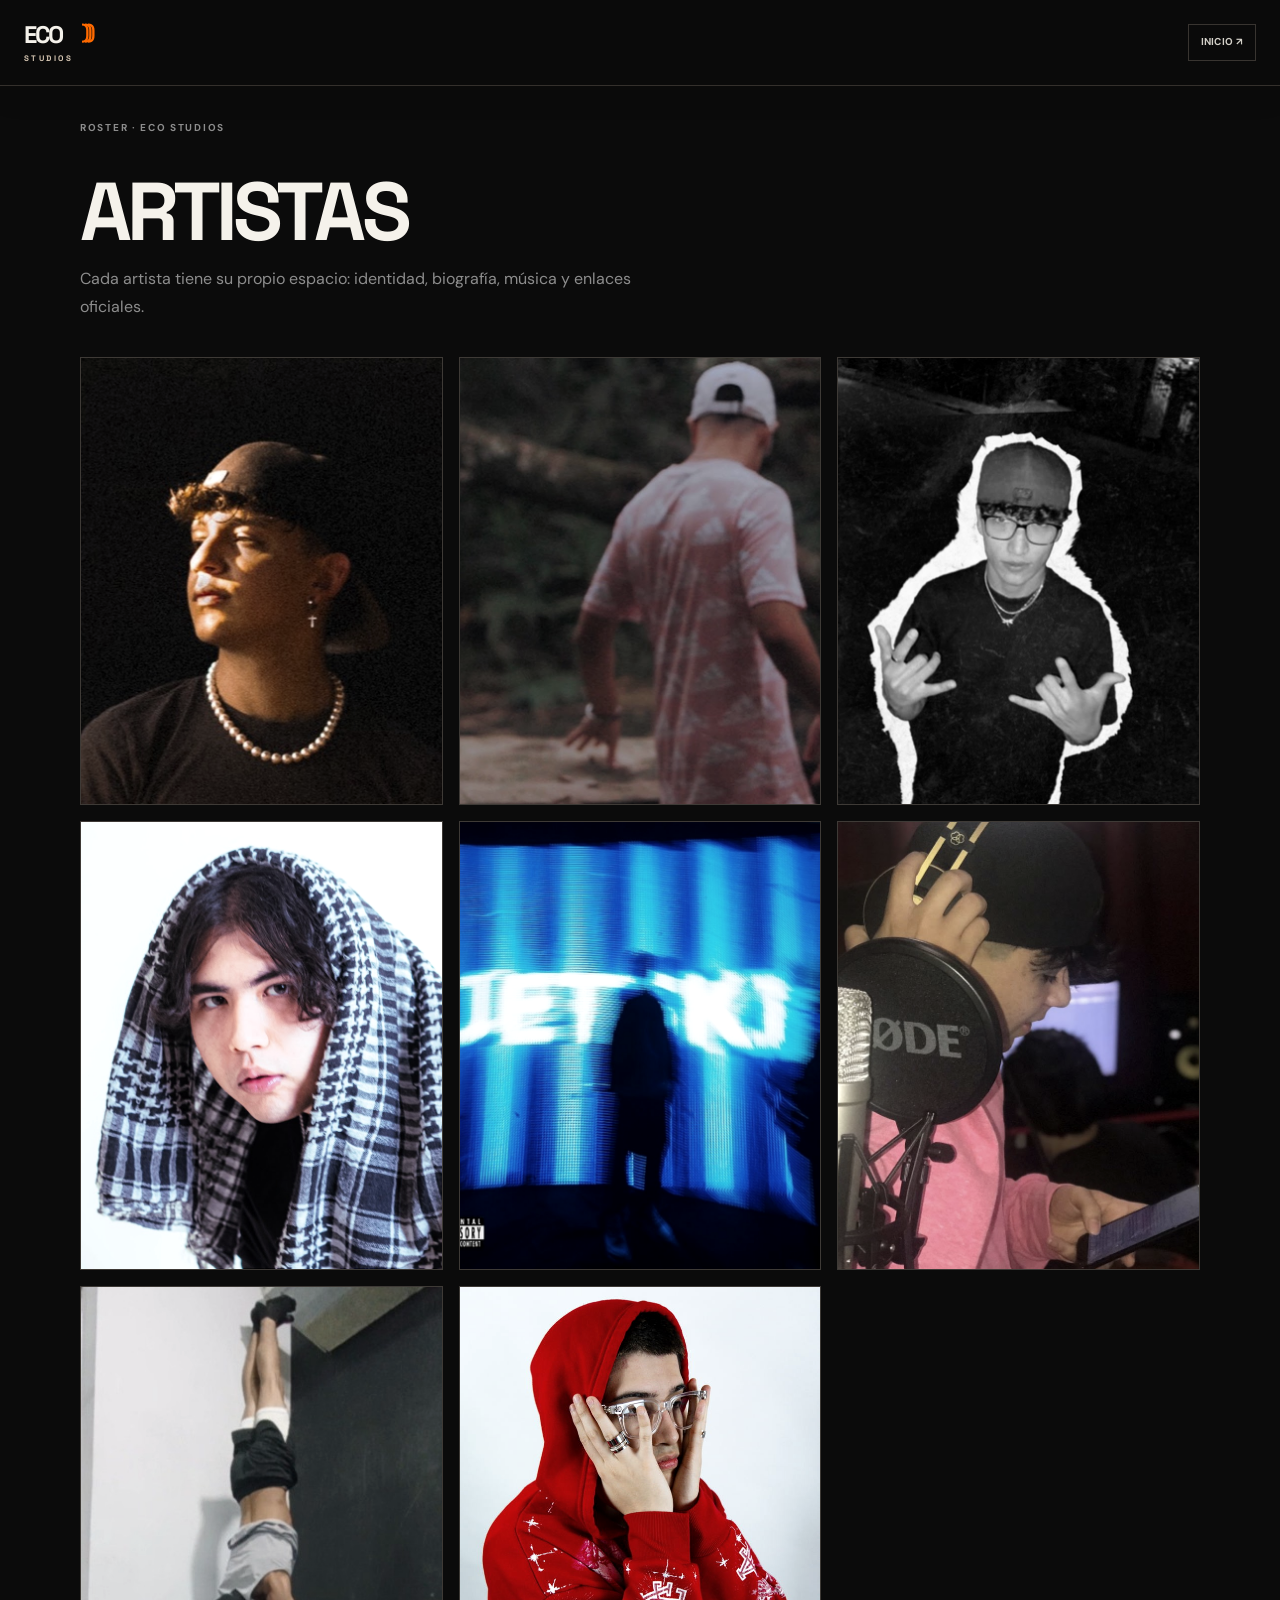
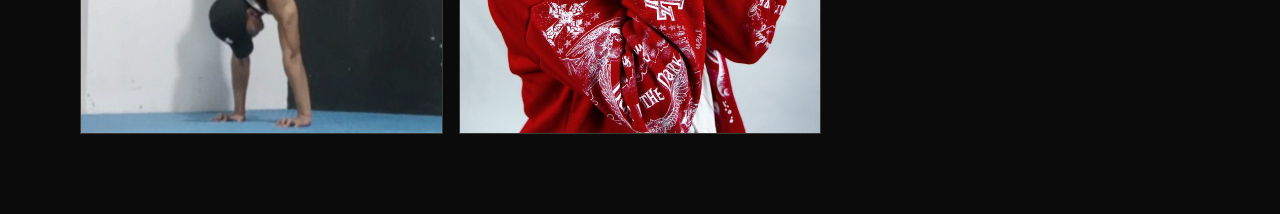
==== artistas/index.html @ f8aab5d6 "Refresh ECO PDF visual assets and cache version" ====
<!doctype html>
<html lang="es"><head><meta charset="utf-8"><meta name="viewport" content="width=device-width,initial-scale=1"><meta name="theme-color" content="#0B0B0B"><title>Artistas — ECO Studios</title><meta name="twitter:card" content="summary_large_image"><meta name="twitter:title" content="Artistas — ECO Studios"><meta name="twitter:description" content="Descubre los artistas de ECO Studios, cada uno con su página de perfil, biografía, música y enlaces oficiales."><meta name="twitter:image" content="https://martingfilippi-dotcom.github.io/eco-studios/youtube-ascarza.jpg"><meta name="twitter:image:alt" content="Artistas — ECO Studios"><link rel="icon" type="image/svg+xml" href="/eco-studios/favicon.svg"><link rel="canonical" href="https://martingfilippi-dotcom.github.io/eco-studios/artistas/"><meta name="description" content="Descubre los artistas de ECO Studios, cada uno con su página de perfil, biografía, música y enlaces oficiales."><meta property="og:type" content="profile"><meta property="og:site_name" content="ECO Studios"><meta property="og:title" content="Artistas — ECO Studios"><meta property="og:description" content="Descubre los artistas de ECO Studios, cada uno con su página de perfil, biografía, música y enlaces oficiales."><meta property="og:url" content="https://martingfilippi-dotcom.github.io/eco-studios/artistas/"><meta property="og:image" content="https://martingfilippi-dotcom.github.io/eco-studios/youtube-ascarza.jpg"><meta property="og:image:alt" content="Artistas — ECO Studios"><link rel="preconnect" href="https://fonts.googleapis.com"><link rel="preconnect" href="https://fonts.gstatic.com" crossorigin><link href="https://fonts.googleapis.com/css2?family=DM+Sans:wght@400;500;600;700&family=Space+Grotesk:wght@400;500;600;700&display=swap" rel="stylesheet"><link rel="stylesheet" href="../styles.css?v=20261026-pdf-archive-v3"><style>.artist-directory{width:min(100% - 32px,1120px);margin:auto;padding:34px 0 80px;color:var(--text,#f5f3ed)}.artist-directory h1{font:700 clamp(42px,8vw,82px)/1 'Space Grotesk',sans-serif;letter-spacing:-.06em;margin:34px 0 12px}.artist-directory>p{color:var(--muted,#aaa);max-width:580px;line-height:1.8}.directory-grid{display:grid;grid-template-columns:repeat(3,minmax(0,1fr));gap:16px;margin-top:35px}.directory-card{display:block;min-width:0;color:inherit;text-decoration:none;border:1px solid var(--line,rgba(255,255,255,.15));border-radius:10px;overflow:hidden;background:var(--panel,#191917);transition:transform .2s,border-color .2s}.directory-card:hover{transform:translateY(-3px);border-color:var(--orange,#ff6a2b)}.directory-card img,.directory-placeholder{display:block;width:100%;aspect-ratio:4/3;object-fit:cover;background:#20201d}.directory-card .copy{padding:17px}.directory-card small{color:var(--orange,#ff6a2b);font-size:10px;letter-spacing:.14em}.directory-card h2{font:700 22px 'Space Grotesk',sans-serif;margin:8px 0}.directory-card p{color:var(--muted,#aaa);font-size:12px;line-height:1.65;display:-webkit-box;-webkit-line-clamp:3;-webkit-box-orient:vertical;overflow:hidden}.directory-card .arrow{float:right;color:var(--orange,#ff6a2b)}@media(max-width:700px){.directory-grid{grid-template-columns:repeat(2,minmax(0,1fr));gap:10px}.directory-card .copy{padding:12px}.directory-card h2{font-size:17px}}@media(max-width:420px){.directory-grid{grid-template-columns:1fr}}</style></head><body><header class="site-header"><a class="brand" href="../" aria-label="ECO Studios inicio"><span class="brand-mark">E</span><span class="brand-words">ECO<span>STUDIOS</span></span></a><a class="back-to-communities" href="../#artistas">INICIO ↗</a></header><main class="artist-directory"><div class="eyebrow">ROSTER · ECO STUDIOS</div><h1>ARTISTAS</h1><p>Cada artista tiene su propio espacio: identidad, biografía, música y enlaces oficiales.</p><div class="directory-grid"><a class="directory-card" href="ascarza/"><img src="https://martingfilippi-dotcom.github.io/eco-studios/youtube-ascarza.jpg" alt="ASCARZA" loading="lazy"><div class="copy"><small>ARTISTA</small><span class="arrow">↗</span><h2>ASCARZA</h2><p>Fundador de ECO Studios, productor y artista urbano. Según la historia del equipo, la idea del nombre ECO apareció en un sueño; hoy el proyecto conecta distintas voces bajo una identidad compartida.</p></div></a><a class="directory-card" href="lilmartincho/"><img src="https://martingfilippi-dotcom.github.io/eco-studios/youtube-lilmartincho.jpg" alt="LILMARTINCHO" loading="lazy"><div class="copy"><small>ARTISTA</small><span class="arrow">↗</span><h2>LILMARTINCHO</h2><p>Martin Raphael Gonzalez Filippi mejor conocido como Lilmartincho, freestyler, cantautor y elprimer artista paraguayo con raíces muy marcadas en el perreo de la mata boricua, el papá del bellakeo como le dicen muchos, sencillos como Fino y Fernet, Localizarte y Nubes negras resaltan su versatilidad musical a la hora de componer</p></div></a><a class="directory-card" href="fedou/"><img src="https://martingfilippi-dotcom.github.io/eco-studios/youtube-fedou.jpg" alt="FEDOU" loading="lazy"><div class="copy"><small>ARTISTA</small><span class="arrow">↗</span><h2>FEDOU</h2><p>Artista que cruza rock y trap, y creador audiovisual. También trabaja con edición de audio, fotografía y vídeo, aportando una mirada musical y visual a los proyectos.</p></div></a><a class="directory-card" href="stri/"><img src="https://martingfilippi-dotcom.github.io/eco-studios/youtube-stri.jpg" alt="STRI" loading="lazy"><div class="copy"><small>ARTISTA</small><span class="arrow">↗</span><h2>STRI</h2><p>Artista de ECO con un sonido plug. Su canal de YouTube reúne sus lanzamientos y material audiovisual; estamos ampliando esta ficha con más información de su trayectoria.</p></div></a><a class="directory-card" href="giobata/"><img src="https://martingfilippi-dotcom.github.io/eco-studios/youtube-giobata.jpg" alt="GIOBATA" loading="lazy"><div class="copy"><small>ARTISTA</small><span class="arrow">↗</span><h2>GIOBATA</h2><p>Artista de ECO con canal propio en YouTube. Su ficha irá creciendo con sus lanzamientos, colaboraciones y novedades audiovisuales.</p></div></a><a class="directory-card" href="ghb/"><img src="https://martingfilippi-dotcom.github.io/eco-studios/youtube-ghb.jpg" alt="GHB" loading="lazy"><div class="copy"><small>ARTISTA</small><span class="arrow">↗</span><h2>GHB</h2><p>GHB forma parte de la escena de ECO y aparece en las sesiones en vivo del colectivo, entre ellas “Martini (Live)” y “No Les Da (Live)”. Su canal reúne su presencia artística y es el punto de partida para descubrir sus publicaciones y evolución musical.</p></div></a><a class="directory-card" href="lk/"><div class="directory-placeholder" id="lk-directory-portrait" aria-label="Miniatura de SoundCloud de LK">LK · SOUNDCLOUD</div><div class="copy"><small>ARTISTA</small><span class="arrow">↗</span><h2>LK</h2><p>Luis Fernando Nuñez Keim desde pequeño siempre una persona caracterizada por su disciplina y constancia en lo que le gusta, tuvo una carrera en la calistenia antes de incursionar en la música, siempre con esa esencia de trap og y letras que marcan el sentimiento en cada canción que lo hace único</p></div></a><a class="directory-card" href="colki/"><img src="../assets/colki.jpg" alt="COLKI" loading="eager" fetchpriority="high" onerror="this.onerror=null;this.src='https://d2ol7oe51mr4n9.cloudfront.net/user_3K6TUIpdwDjoRVmxX2NnzXnds1k/91bf43f8-b98d-4851-973a-7110ecec22c7.jpg'"><div class="copy"><small>ARTISTA</small><span class="arrow">↗</span><h2>COLKI</h2><p>COLKI es un artista paraguayo que transforma la ambición en sonido y las emociones en identidad. A través de versos que hablan de superación, hambre de crecimiento, amor, nostalgia y familia, busca conectar con lo que cada persona vive, siente y sueña. Su música nace de la dualidad entre querer llegar más lejos y no olvidar aquello que lo hace humano.</p></div></a></div></main><script src="../scripts/artist-directory-sync.js" defer></script><script src="../site-config.js?v=20261026-pdf-archive-v3" defer></script>
</body></html>
---- styles.css ----
/* Visible navigation back to the Paraguayan artists community */
.community-return-bar{
  position:relative;
  z-index:60;
  display:flex;
  align-items:center;
  justify-content:flex-start;
  width:100%;
  min-height:48px;
  padding:10px max(20px,calc((100vw - 1240px)/2));
  background:#1d1d19;
  border-bottom:1px solid rgba(255,255,255,.18);
}
.community-return-bar a{
  display:inline-flex;
  align-items:center;
  gap:9px;
  color:#f4b17e;
  font-family:"DM Sans",Arial,sans-serif;
  font-size:11px;
  line-height:1.4;
  font-weight:700;
  letter-spacing:.045em;
  text-decoration:none;
}
.community-return-bar a span{font-size:18px;line-height:1}
.community-return-bar a:hover{color:#fff}
@media(max-width:600px){
  .community-return-bar{min-height:46px;padding:10px 16px}
  .community-return-bar a{font-size:10px;letter-spacing:.015em}
}

:root{--bg:#0b0b0b;--panel:#171717;--panel-2:#24201d;--text:#f5f2eb;--muted:#b8b0a4;--line:rgba(217,201,181,.22);--orange:#ff6a00;--orange-2:#ff8333;--max:1280px;--eco-earth:#3a2418;--eco-sand:#d9c9b5;--eco-grey:#8d8d8d;--eco-red:#a21d1d}
*{box-sizing:border-box}
html{scroll-behavior:smooth;scroll-padding-top:88px}
body{margin:0;background:var(--bg);color:var(--text);font-family:"DM Sans",Arial,sans-serif;font-size:16px;line-height:1.65;-webkit-font-smoothing:antialiased}
img{display:block;width:100%;height:100%;object-fit:cover}
a{color:inherit;text-decoration:none}
button,a{-webkit-tap-highlight-color:transparent}
a:focus-visible,button:focus-visible{outline:2px solid var(--orange);outline-offset:4px}
.skip-link{position:absolute;left:-9999px;top:0;background:var(--orange);color:#111;padding:10px 14px;z-index:100}
.skip-link:focus{left:10px;top:10px}
.site-header{height:82px;padding:0 max(24px,calc((100vw - var(--max))/2));display:flex;align-items:center;justify-content:space-between;gap:18px;border-bottom:1px solid var(--line);position:sticky;top:0;z-index:50;background:rgba(16,16,15,.94);backdrop-filter:blur(16px)}
.back-to-communities{flex-shrink:0;border:1px solid var(--line);background:transparent;color:#d4d1c9;padding:9px 12px;font-size:10px;font-weight:700;letter-spacing:.03em;cursor:pointer;white-space:nowrap}.back-to-communities:hover{border-color:var(--orange);color:var(--orange-2)}
.brand{display:inline-flex;align-items:center;gap:11px;flex-shrink:0}
.brand-mark{width:38px;height:38px;display:grid;place-items:center;background:var(--orange);color:#151411;font-family:"Space Grotesk",sans-serif;font-size:24px;font-weight:700;line-height:1;border-radius:50%}
.brand-words{font-family:"Space Grotesk",sans-serif;font-size:17px;font-weight:700;letter-spacing:.12em;line-height:1.1}
.brand-words span{display:block;color:var(--muted);font-size:10px;letter-spacing:.36em;margin-top:5px}
.main-nav{display:flex;align-items:center;gap:clamp(18px,3vw,38px)}
.main-nav a{font-size:12px;letter-spacing:.05em;color:#d4d1c9;transition:color .2s}
.main-nav a:hover,.text-link:hover,.mini-link:hover{color:var(--orange-2)}
.main-nav .nav-cta{padding:10px 15px;border:1px solid var(--line);border-radius:2px;color:var(--text)}
.menu-toggle{display:none}
.hero{max-width:var(--max);margin:0 auto;padding:76px 24px 24px;display:grid;grid-template-columns:1.04fr .96fr;gap:clamp(28px,5vw,76px);align-items:center;min-height:570px}
.hero-copy{padding:14px 0 28px}
.eyebrow,.section-kicker,.hero-foot,.release-type,.release-bottom,.story-label,.team-role,.copyright,.contact-links> a span{font-size:10px;letter-spacing:.15em;font-weight:700;color:var(--muted)}
.eyebrow{display:flex;align-items:center;gap:10px;margin:0 0 25px}
.pulse{width:7px;height:7px;background:var(--orange);border-radius:50%;box-shadow:0 0 0 5px rgba(255,106,43,.12)}
h1,h2,h3,p{margin-top:0}
h1,h2,h3{font-family:"Space Grotesk",sans-serif}
h1{font-size:clamp(58px,8vw,106px);line-height:.95;letter-spacing:-.075em;margin:0 0 26px;font-weight:600}
h1 span,h2 span{color:var(--orange)}
/* Keep configurable hero copy from widening the viewport on narrow screens. */
.hero h1 span{max-width:100%;overflow-wrap:anywhere;word-break:normal}
.hero-lede{max-width:460px;color:#c4c1b9;font-size:17px;line-height:1.7;margin-bottom:30px}
.hero-actions{display:flex;align-items:center;gap:24px;flex-wrap:wrap}
.button{min-height:46px;padding:12px 16px;display:inline-flex;align-items:center;justify-content:center;gap:20px;font-size:12px;font-weight:700;letter-spacing:.03em;border:1px solid transparent;transition:transform .2s,border-color .2s,background .2s}
.button:hover{transform:translateY(-2px)}
.button-orange{background:var(--orange);color:#151411}
.button-orange:hover{background:var(--orange-2)}
.button-outline{border-color:var(--line);color:var(--text);white-space:nowrap}
.button-outline:hover{border-color:var(--orange);color:var(--orange)}
.text-link{display:inline-flex;gap:12px;align-items:center;font-size:12px;font-weight:700;letter-spacing:.03em}
.hero-art{position:relative;min-height:420px;height:clamp(420px,42vw,535px);overflow:hidden;background:#29231f}
.hero-art>img{object-position:center 38%;filter:saturate(.8)}
.hero-art:after{content:"";position:absolute;inset:0;background:linear-gradient(0deg,rgba(12,12,11,.64),transparent 45%),linear-gradient(90deg,rgba(255,106,43,.08),transparent)}
.hero-stamp{position:absolute;bottom:22px;left:22px;right:22px;z-index:1;display:flex;align-items:end;justify-content:space-between;border-top:1px solid rgba(255,255,255,.6);padding-top:14px;font-size:9px;letter-spacing:.14em;font-weight:700}
.hero-stamp span:first-child{font-family:"Space Grotesk",sans-serif;font-size:36px;letter-spacing:-.05em;color:var(--orange)}
.hero-foot{grid-column:1/-1;display:flex;justify-content:space-between;align-items:center;border-top:1px solid var(--line);padding-top:17px;margin-top:2px;font-size:9px}
.hero-foot a{font-size:24px;color:var(--orange);line-height:1}
.section-pad{padding:90px max(24px,calc((100vw - var(--max))/2))}
.intro{background:#f0eee7;color:#181816}
.section-kicker{display:flex;justify-content:space-between;gap:20px;padding-bottom:18px;border-bottom:1px solid currentColor;opacity:.8;font-size:9px}
.intro-grid{display:grid;grid-template-columns:1fr .78fr;gap:10%;padding:54px 0 48px}
h2{font-size:clamp(38px,5vw,64px);line-height:1.02;letter-spacing:-.065em;font-weight:600;margin:0}
.intro h2 span{color:#d9521d}
.intro-body{max-width:490px}
.intro-body p{font-size:14px;color:#55534c;line-height:1.8}
.intro-body .large-copy,.large-copy{font-family:"Space Grotesk",sans-serif;font-size:21px;line-height:1.4;color:inherit;letter-spacing:-.025em}
.intro-body .text-link{color:#171714;margin-top:6px}
.value-strip{border-top:1px solid rgba(20,20,18,.18);padding-top:22px;display:grid;grid-template-columns:repeat(4,1fr);gap:18px}
.value-strip div{display:flex;gap:13px;align-items:center}
.value-strip strong{font-family:"Space Grotesk",sans-serif;color:#d9521d;font-size:24px}
.value-strip span{font-size:9px;font-weight:700;letter-spacing:.1em}
.artists,.music,.curiosities{background:var(--bg)}
.section-heading{display:flex;justify-content:space-between;align-items:end;gap:36px;padding:48px 0 36px}
.section-heading>p{max-width:390px;color:var(--muted);font-size:13px;line-height:1.8;margin:0}
.artist-grid{display:grid;grid-template-columns:repeat(3,minmax(0,1fr));gap:34px 18px}
.artist-card{min-width:0}
.artist-photo{display:block;position:relative;aspect-ratio:4/4.6;overflow:hidden;background:var(--panel-2)}
.artist-photo img{transition:transform .45s ease;filter:saturate(.78)}
.artist-photo:hover img{transform:scale(1.04)}
.photo-index{position:absolute;left:14px;top:14px;background:rgba(16,16,15,.72);padding:5px 8px;font-size:10px;letter-spacing:.08em}
.photo-arrow{position:absolute;right:14px;bottom:14px;width:36px;height:36px;border-radius:50%;display:grid;place-items:center;background:var(--orange);color:#161411;font-size:19px}
.artist-meta{display:flex;justify-content:space-between;align-items:center;gap:10px;padding-top:14px}
.artist-meta h3{font-size:19px;letter-spacing:-.03em;margin:0 0 2px;overflow-wrap:anywhere}
.artist-meta p{font-size:11px;color:var(--muted);margin:0;line-height:1.5}
.mini-link{font-size:9px;letter-spacing:.08em;font-weight:700;color:var(--orange);white-space:nowrap}
.note{font-size:11px;line-height:1.7;color:var(--muted);border-left:2px solid var(--orange);padding-left:12px;margin:28px 0 0;max-width:850px}
.profiles{background:var(--panel);padding-top:82px;padding-bottom:82px}
.profile-list{padding-top:22px}
.profile-row{display:grid;grid-template-columns:42px minmax(0,1fr) auto;align-items:center;gap:24px;padding:25px 0;border-bottom:1px solid var(--line);scroll-margin-top:100px}
.profile-number{font-size:11px;color:var(--orange);font-weight:700;align-self:start;padding-top:5px}
.profile-row h3{font-size:25px;line-height:1.15;letter-spacing:-.04em;margin:0 0 7px}
.profile-row p{font-size:13px;line-height:1.75;color:#b8b5ad;max-width:720px;margin:0 0 12px}
.tag-row{display:flex;flex-wrap:wrap;gap:7px}
.tag-row span{font-size:9px;letter-spacing:.04em;border:1px solid var(--line);border-radius:20px;padding:4px 9px;color:#d4d1c9}
.music{background:#f0eee7;color:#181816}
.music .section-kicker{border-color:rgba(20,20,18,.2)}
.music .section-heading>p{color:#66635b}
.release-grid{display:grid;grid-template-columns:1.35fr 1fr 1fr;gap:14px}
.release-card{position:relative;display:flex;flex-direction:column;justify-content:end;min-height:270px;aspect-ratio:1.08;overflow:hidden;padding:20px;background:#292622;color:white}
.release-card:after{content:"";position:absolute;inset:0;background:linear-gradient(0deg,rgba(9,9,8,.9),rgba(9,9,8,.05) 90%)}
.release-card img{position:absolute;inset:0;transition:transform .5s ease;filter:saturate(.8)}
.release-card:hover img{transform:scale(1.04)}
.release-card>*:not(img){position:relative;z-index:1}
.release-main{grid-row:span 2;aspect-ratio:auto;min-height:554px}
.release-type{margin-bottom:9px;color:#e5e0d5;font-size:9px}
.release-title{font-family:"Space Grotesk",sans-serif;font-size:clamp(24px,3.2vw,43px);font-weight:600;letter-spacing:-.06em;line-height:1.02;margin-bottom:12px}
.release-bottom{border-top:1px solid rgba(255,255,255,.35);padding-top:12px;color:white;font-size:9px}
.music-note{display:flex;align-items:center;gap:18px;border-top:1px solid rgba(20,20,18,.2);margin-top:30px;padding-top:24px}
.music-note-mark{font-size:33px;color:#d9521d}
.music-note p{font-size:12px;color:#5e5b53;max-width:570px;margin:0 auto 0 0}
.music-note .text-link{color:#171714;white-space:nowrap}
.live-show{background:#20201d;color:var(--text)}
.live-show-grid{display:grid;grid-template-columns:.72fr 1.28fr;gap:clamp(28px,5vw,70px);align-items:center;padding-top:48px}
.live-show-copy .eyebrow{margin-bottom:22px}
.live-show-copy h2{margin-bottom:22px}
.live-show-copy h2 span{color:var(--orange)}
.live-show-copy .large-copy{font-family:\"Space Grotesk\",sans-serif;font-size:23px;letter-spacing:-.03em;margin:0 0 12px}
.live-show-copy>p:not(.eyebrow):not(.large-copy){font-size:13px;line-height:1.8;color:var(--muted);margin-bottom:24px}
.live-video-wrap{min-width:0}
.live-video{position:relative;width:100%;aspect-ratio:16/9;background:#080808;border:1px solid var(--line);box-shadow:0 24px 70px rgba(0,0,0,.3)}
.live-video iframe{position:absolute;inset:0;width:100%;height:100%;border:0}
.live-video-note{font-size:10px;line-height:1.6;color:var(--muted);margin:12px 0 0}
.audiovisual{background:#171715}
.av-grid{display:grid;grid-template-columns:1fr .9fr;gap:10%;align-items:center;padding-top:48px}
.av-grid>div:first-child>p{max-width:480px;color:var(--muted);font-size:13px;line-height:1.8}
.av-grid .large-copy{color:var(--text);font-size:22px;margin:24px 0 14px}
.av-grid .button{margin-top:12px}
.av-mosaic{position:relative;display:grid;grid-template-columns:1fr 1fr;gap:10px;min-width:0}
.av-mosaic img{aspect-ratio:3/4;min-height:200px}
.av-mosaic img:first-child{margin-top:34px}
.av-mosaic img:nth-child(2){margin-bottom:34px}
.av-caption{position:absolute;bottom:0;left:0;right:0;background:var(--orange);color:#181816;font-size:9px;font-weight:700;letter-spacing:.12em;padding:12px}
.story-grid{display:grid;grid-template-columns:repeat(3,minmax(0,1fr));gap:14px}
.story-card{min-height:270px;padding:23px;background:var(--panel);display:flex;flex-direction:column;align-items:flex-start}
.story-label{font-size:9px;color:var(--orange)}
.story-symbol{font-size:34px;color:var(--orange);margin:23px 0 13px;line-height:1}
.story-card h3{font-size:23px;letter-spacing:-.04em;line-height:1.13;margin:0 0 12px}
.story-card p{font-size:12px;line-height:1.75;color:var(--muted);margin:0 0 18px}
.story-card .text-link{margin-top:auto}
.story-pending{border:1px dashed rgba(255,106,43,.45);background:transparent}
.team{background:#f0eee7;color:#181816}
.team-grid{display:grid;grid-template-columns:1fr 1fr;gap:0 8%;padding-top:48px}
.team-grid>div:first-child{grid-row:span 2}
.team-grid>div:first-child p{color:#656158;font-size:14px;max-width:390px;margin-top:22px}
.team h2 span{color:#d9521d}
.team-member{display:flex;align-items:center;gap:14px;padding:20px 0;border-bottom:1px solid rgba(20,20,18,.2);min-width:0}
.team-avatar{width:44px;height:44px;flex-shrink:0;border-radius:50%;display:grid;place-items:center;background:#dfdcd3;color:#d9521d;font-family:"Space Grotesk",sans-serif;font-size:20px;font-weight:700}
.team-member h3{font-size:16px;margin:0 0 3px}
.team-member p{font-size:11px;color:#69665e;margin:0;line-height:1.5}
.team-member>a{margin-left:auto;font-size:20px}
.team-role{margin-left:auto;white-space:nowrap;color:#d9521d;font-size:8px}
.contact{background:var(--orange);color:#181411}
.contact .section-kicker{border-color:rgba(20,16,13,.3);color:#2d241e}
.contact-grid{display:grid;grid-template-columns:1fr .7fr;gap:10%;padding-top:48px}
.contact h2 span{color:#fff1e7}
.contact-grid>div:first-child p{max-width:440px;font-size:14px;line-height:1.8;color:#382a22;margin-top:22px}
.contact-links{display:flex;flex-direction:column}
.contact-links>a{display:flex;flex-direction:column;gap:7px;border-bottom:1px solid rgba(20,16,13,.28);padding:17px 0}
.contact-links>a:first-child{padding-top:0}
.contact-links> a span{color:#4a3024;font-size:9px}
.contact-links>a strong{font-family:"Space Grotesk",sans-serif;font-size:21px;letter-spacing:-.03em}
.contact-note{font-size:10px;line-height:1.7;color:#493226;margin:16px 0 0}
.site-footer{display:grid;grid-template-columns:1fr 1fr auto;align-items:center;gap:16px;padding:28px max(24px,calc((100vw - var(--max))/2));background:#10100f}
.site-footer>p{font-size:11px;color:var(--muted);margin:0}
.back-top{justify-self:end;font-size:9px;font-weight:700;letter-spacing:.1em}
.copyright{grid-column:1/-1;border-top:1px solid var(--line);padding-top:16px;font-size:8px}
@media(min-width:1440px){.hero{padding-top:88px}.section-pad{padding-top:100px;padding-bottom:100px}}
@media(max-width:900px){.site-header{height:72px;padding:0 22px}.main-nav{gap:15px}.main-nav a{font-size:11px}.hero{padding-top:54px;grid-template-columns:1fr 1fr;gap:28px}.hero-art{height:430px;min-height:0}.hero-lede{font-size:15px}.section-pad{padding-top:70px;padding-bottom:70px}.intro-grid{gap:6%}.artist-grid{grid-template-columns:repeat(2,minmax(0,1fr));gap:28px 16px}.artist-photo{aspect-ratio:4/4.4}.release-grid{grid-template-columns:1fr 1fr}.release-main{grid-row:span 2}.release-card{min-height:230px}.release-main{min-height:474px}.av-grid{gap:7%}.profile-row{gap:16px}.profile-row .button{font-size:10px;padding:10px}.story-card{padding:18px}}
@media(max-width:640px){html{scroll-padding-top:72px}.site-header{height:68px;padding:0 10px;gap:7px}.back-to-communities{padding:8px 7px;font-size:8px;letter-spacing:0}.brand-mark{width:34px;height:34px;font-size:21px}.brand-words{font-size:15px}.menu-toggle{display:flex;align-items:center;gap:4px;flex-direction:column;justify-content:center;border:1px solid var(--line);background:transparent;color:var(--text);width:44px;height:40px;position:relative}.menu-toggle span{width:17px;height:1px;background:var(--text);display:block}.menu-toggle b{font-size:7px;letter-spacing:.06em;font-weight:600;margin-top:2px}.main-nav{display:none;position:absolute;top:67px;left:0;right:0;padding:14px 18px 20px;background:#141412;border-bottom:1px solid var(--line);align-items:stretch;flex-direction:column;gap:0}.main-nav.is-open{display:flex}.main-nav a{padding:13px 2px;border-bottom:1px solid var(--line);font-size:13px}.main-nav .nav-cta{border:0;padding:13px 2px}.hero{padding:42px 18px 20px;display:flex;flex-direction:column;align-items:stretch;gap:25px;min-height:0}.hero-copy{padding:0}.eyebrow{font-size:8px;letter-spacing:.1em;margin-bottom:20px}h1{font-size:clamp(57px,17vw,82px);margin-bottom:20px}.hero-lede{font-size:15px;line-height:1.7;margin-bottom:23px}.hero-actions{gap:18px}.button{min-height:44px}.hero-art{height:auto;min-height:0;aspect-ratio:4/4.2}.hero-stamp{left:14px;right:14px;bottom:14px}.hero-stamp span:first-child{font-size:30px}.hero-foot{width:100%;font-size:7px;letter-spacing:.09em;gap:10px}.hero-foot span:nth-child(2){text-align:right}.section-pad{padding:58px 18px}.section-kicker{font-size:8px;letter-spacing:.1em;gap:10px}.section-kicker span:last-child{text-align:right}.intro-grid{display:block;padding:34px 0 32px}.intro h2,h2{font-size:clamp(37px,11vw,54px)}.intro-body{margin-top:26px}.intro-body .large-copy,.av-grid .large-copy{font-size:19px}.intro-body p{font-size:13px}.value-strip{grid-template-columns:1fr 1fr;gap:17px 10px}.value-strip div{gap:9px}.value-strip strong{font-size:20px}.value-strip span{font-size:8px}.section-heading{display:block;padding:34px 0 25px}.section-heading>p{font-size:12px;margin-top:18px}.artist-grid{gap:24px 10px}.artist-photo{aspect-ratio:3/4}.artist-meta{display:block;padding-top:10px}.artist-meta h3{font-size:16px;line-height:1.2;margin-bottom:3px}.artist-meta p{font-size:10px;min-height:30px}.mini-link{display:inline-block;margin-top:8px;font-size:8px;white-space:normal}.photo-index{top:8px;left:8px;font-size:8px;padding:4px 6px}.photo-arrow{width:29px;height:29px;right:8px;bottom:8px;font-size:15px}.profiles{padding-top:54px;padding-bottom:54px}.profile-list{padding-top:8px}.profile-row{grid-template-columns:26px minmax(0,1fr);gap:10px;padding:20px 0;align-items:start}.profile-number{font-size:10px}.profile-row h3{font-size:21px}.profile-row p{font-size:12px;line-height:1.7}.profile-row .button{grid-column:2;justify-self:start;margin-top:3px;min-height:40px;font-size:10px;padding:9px 12px}.tag-row span{font-size:8px}.release-grid{grid-template-columns:1fr 1fr;gap:9px}.release-card{aspect-ratio:1/1.15;min-height:0;padding:12px}.release-main{grid-row:auto;grid-column:1/-1;aspect-ratio:1.05;min-height:0}.release-title{font-size:clamp(21px,6.5vw,34px)}.release-type,.release-bottom{font-size:7px;letter-spacing:.1em}.music-note{align-items:flex-start;flex-wrap:wrap;gap:10px}.music-note-mark{font-size:27px}.music-note p{width:calc(100% - 42px);font-size:11px}.music-note .text-link{margin-left:37px;white-space:normal}.live-show-grid{grid-template-columns:1fr;gap:26px;padding-top:34px}.live-show-copy .large-copy{font-size:20px}.live-show-copy>p:not(.eyebrow):not(.large-copy){font-size:12px}.live-video-note{font-size:9px}.av-grid{display:flex;flex-direction:column;gap:28px;padding-top:34px;align-items:stretch}.av-grid>div:first-child>p{font-size:12px}.av-mosaic{min-height:0}.av-mosaic img{min-height:0}.av-caption{font-size:8px;padding:10px}.story-grid{grid-template-columns:1fr;gap:10px}.story-card{min-height:0;padding:20px}.story-symbol{margin:17px 0 10px}.story-card h3{font-size:22px}.story-card p{font-size:12px}.team-grid{display:block;padding-top:34px}.team-grid>div:first-child p{font-size:13px;margin-top:18px}.team-member{padding:16px 0}.team-member h3{font-size:14px}.team-member p{font-size:10px}.team-role{font-size:7px}.contact-grid{display:block;padding-top:34px}.contact-grid>div:first-child p{font-size:13px;margin-top:18px}.contact-links{margin-top:30px}.contact-links>a strong{font-size:19px}.site-footer{grid-template-columns:1fr auto;padding:24px 18px;gap:14px}.site-footer>p{grid-column:1/-1;grid-row:2}.back-top{grid-column:2;grid-row:1;font-size:8px}.copyright{grid-column:1/-1;font-size:7px}.note{font-size:10px}}
@media(prefers-reduced-motion:reduce){*,*::before,*::after{scroll-behavior:auto!important;transition:none!important}}

/* Community gateway — the first screen before entering a community */
[hidden]{display:none!important}
.community-gateway{min-height:100svh;padding:24px clamp(18px,5vw,72px) 20px;background:radial-gradient(ellipse at 50% 0%,rgba(255,255,255,.07),transparent 42%),#10100f;display:flex;flex-direction:column;justify-content:space-between;gap:30px}
.gateway-top{display:flex;align-items:center;justify-content:space-between;gap:15px;color:#c7c4bc;font-size:9px;font-weight:700;letter-spacing:.16em}
.gateway-brand{display:flex;align-items:center;gap:10px}.gateway-origin{color:#ff6a2b}
.paraguay-flag{width:29px;height:19px;display:flex;flex-direction:column;overflow:hidden;border-radius:2px;box-shadow:0 0 0 1px rgba(30,35,30,.22);position:relative;flex-shrink:0}
.paraguay-flag i{height:33.333%;width:100%;display:block;background:#d52b3f}.paraguay-flag i:nth-of-type(2){background:#fff;display:grid;place-items:center}.paraguay-flag i:nth-of-type(3){background:#0038a8}.paraguay-flag b{font-size:7px;line-height:1;color:#d52b3f;font-style:normal}
.emblem-flag{background:linear-gradient(to bottom,#d52b3f 0 33.333%,#fff 33.333% 66.666%,#0038a8 66.666% 100%)}
.emblem-flag span{width:12px;height:12px;display:grid;place-items:center;border:1px solid #d52b3f;border-radius:50%;font-size:8px;line-height:1;color:#d52b3f;background:#fff;text-shadow:none}
.gateway-hero{text-align:center;max-width:850px;margin:12px auto 0}
.gateway-emblem{width:106px;height:106px;border:1px solid rgba(255,255,255,.28);border-radius:50%;margin:0 auto 25px;display:grid;place-items:center;position:relative;background:linear-gradient(135deg,rgba(220,46,65,.18),rgba(255,255,255,.04),rgba(35,137,82,.15))}
.emblem-flag{width:52px;height:35px;display:grid;place-items:center;background:linear-gradient(to bottom,#d52b3f 0 33.333%,#fff 33.333% 66.666%,#0038a8 66.666% 100%);box-shadow:0 6px 20px #0006}.emblem-flag span{font-size:12px;color:#d73547;text-shadow:0 0 1px white}
.emblem-ring{position:absolute;bottom:-9px;background:#10100f;padding:2px 8px;font-size:7px;letter-spacing:.2em;color:#c9c5bc}
.gateway-eyebrow{color:#ff8b50;font-size:9px;font-weight:700;letter-spacing:.2em;margin:0 0 18px}
.gateway-hero h1,.indie-hero h1{font-size:clamp(43px,7vw,78px);line-height:.98;letter-spacing:-.07em;margin:0 0 20px;font-weight:600}.gateway-hero h1 span,.indie-hero h1 span{color:#ff6a2b}
.gateway-lede{max-width:520px;margin:0 auto;color:#b7b4ac;font-size:14px;line-height:1.8}
.community-grid{width:min(920px,100%);margin:0 auto;display:grid;grid-template-columns:1fr 1fr;gap:16px}
.community-card{appearance:none;text-align:left;display:flex;flex-direction:column;align-items:flex-start;min-width:0;min-height:245px;padding:22px 24px;background:#191917;color:#f5f3ed;border:1px solid rgba(245,243,237,.16);cursor:pointer;transition:transform .2s,border-color .2s,background .2s;font:inherit}
.community-card:hover{transform:translateY(-4px);border-color:#ff6a2b;background:#201e1b}.community-card-top{width:100%;display:flex;justify-content:space-between;color:#aaa69d;font-size:8px;letter-spacing:.14em;font-weight:700}.community-arrow{color:#ff6a2b;font-size:20px;line-height:1}
.community-logo{display:flex;align-items:center;gap:10px;margin:24px 0 16px;font-family:'Space Grotesk',sans-serif;font-size:22px;font-weight:700;letter-spacing:.08em;line-height:1}.community-logo small{display:block;color:#a8a69e;font-size:8px;letter-spacing:.38em;margin-top:5px}.eco-logo-mark{width:42px;height:42px;border-radius:50%;display:grid;place-items:center;background:#ff6a2b;color:#171512;font-size:27px}.community-card-title{font-family:'Space Grotesk',sans-serif;font-size:23px;line-height:1.15;font-weight:600;letter-spacing:-.04em}.community-card-copy{max-width:340px;color:#aaa79f;font-size:11px;line-height:1.7;margin-top:8px}.community-enter{margin-top:auto;padding-top:22px;color:#ff8b50;font-size:8px;font-weight:700;letter-spacing:.13em}.community-enter b{font-size:15px;margin-left:8px}
.indie-symbol{height:58px;display:flex;align-items:center;gap:10px;margin:20px 0 10px;color:#ff8b50}.indie-symbol span:first-child{font-size:43px;line-height:1}.indie-symbol span:last-child{font-size:8px;letter-spacing:.18em;font-weight:700}
.gateway-footer{display:flex;justify-content:space-between;gap:15px;color:#77756e;font-size:8px;font-weight:700;letter-spacing:.12em;padding-top:16px;border-top:1px solid rgba(255,255,255,.12)}
.independent-view{min-height:100svh;background:#10100f;padding:22px clamp(18px,5vw,72px) 30px}.indie-header{display:flex;align-items:center;justify-content:space-between;gap:12px;border-bottom:1px solid var(--line);padding-bottom:17px;color:#aaa79f;font-size:8px;letter-spacing:.12em}.back-communities{background:transparent;border:1px solid var(--line);color:#f5f3ed;padding:10px 12px;font-size:8px;font-weight:700;letter-spacing:.08em;cursor:pointer}.back-communities:hover{border-color:#ff6a2b;color:#ff8b50}.indie-header-mark{color:#ff8b50;font-weight:700}.indie-hero{text-align:center;max-width:680px;margin:65px auto 40px}.indie-hero>p:last-child{color:#aaa79f;font-size:13px;line-height:1.8;max-width:500px;margin:0 auto}.indie-artists{width:min(760px,100%);margin:0 auto;display:grid;grid-template-columns:repeat(2,minmax(0,1fr));gap:18px}.indie-artist{display:flex;flex-direction:column;min-width:0;background:#191917;border:1px solid var(--line);padding:12px;transition:border-color .2s,transform .2s}.indie-artist:hover{border-color:#ff6a2b;transform:translateY(-3px)}.indie-artist img{width:100%;height:auto;aspect-ratio:1/1;object-fit:cover;background:#292622}.indie-artist-no{color:#ff8b50;font-size:8px;font-weight:700;letter-spacing:.13em;margin:15px 0 4px}.indie-artist strong{font-family:'Space Grotesk',sans-serif;font-size:25px;letter-spacing:-.04em}.indie-artist>span:last-child{font-size:10px;color:#aaa79f;margin-top:7px}.indie-bottom{display:flex;align-items:center;justify-content:space-between;gap:12px;width:min(760px,100%);margin:35px auto 0;border-top:1px solid var(--line);padding-top:18px}.indie-bottom p{font-size:8px;letter-spacing:.12em;color:#77756e;margin:0}
@media(max-width:640px){.community-gateway{padding:18px 16px 15px;gap:24px}.gateway-top{font-size:7px;letter-spacing:.1em}.paraguay-flag{width:24px;height:16px}.gateway-hero{margin-top:0}.gateway-emblem{width:84px;height:84px;margin-bottom:20px}.emblem-flag{width:43px;height:29px}.gateway-eyebrow{font-size:8px;line-height:1.6}.gateway-hero h1,.indie-hero h1{font-size:clamp(42px,12vw,60px)}.gateway-lede{font-size:12px;line-height:1.7}.community-grid{grid-template-columns:1fr;gap:10px}.community-card{min-height:0;padding:16px 18px}.community-logo{margin:15px 0 12px}.community-card-title{font-size:21px}.community-card-copy{font-size:10px}.community-enter{padding-top:14px}.indie-symbol{margin:12px 0 5px;height:42px}.indie-symbol span:first-child{font-size:32px}.gateway-footer{flex-wrap:wrap;font-size:7px}.gateway-footer span:nth-child(2){display:none}.independent-view{padding:16px}.indie-header{flex-wrap:wrap;font-size:7px}.indie-header-mark{order:3;width:100%;text-align:center}.indie-hero{margin:42px auto 28px}.indie-hero>p:last-child{font-size:12px}.indie-artists{gap:10px}.indie-artist{padding:8px}.indie-artist strong{font-size:20px}.indie-artist-no{font-size:7px;margin-top:10px}.indie-artist>span:last-child{font-size:9px}.indie-bottom{align-items:flex-start;flex-direction:column}.indie-bottom p{font-size:7px}}

/* Brighter Paraguayan community gateway and distinct ECO brand identity */
.community-gateway{background:radial-gradient(ellipse at 12% 10%,rgba(255,205,92,.30),transparent 32%),radial-gradient(ellipse at 90% 28%,rgba(80,193,137,.22),transparent 35%),linear-gradient(145deg,#fff8e9 0%,#fff 46%,#f0fbf5 100%);color:#20221f}
.gateway-top{color:#53584f}.gateway-origin{color:#c33d4d}.gateway-hero h1{color:#262820}.gateway-hero h1 span{color:#267c50}.gateway-lede{color:#60645b}.gateway-emblem{border-color:rgba(38,124,80,.22);background:linear-gradient(135deg,rgba(227,61,78,.13),rgba(255,255,255,.9),rgba(39,134,83,.18));box-shadow:0 14px 40px rgba(46,100,68,.10)}.emblem-ring{background:#fffaf0;color:#5c6259}.gateway-eyebrow{color:#b63849}.gateway-footer{color:#70766d;border-top-color:rgba(40,70,50,.18)}
.community-card{box-shadow:0 12px 32px rgba(38,55,39,.08);border-radius:18px;overflow:hidden;min-height:260px}.eco-community{background:linear-gradient(140deg,#fff0e3 0%,#ffe0c9 100%);color:#241b16;border-color:#f3b18a}.eco-community:hover{background:linear-gradient(140deg,#ffe7d5,#ffd2b4);border-color:#e7652e}.eco-community .community-card-top{color:#855b47}.eco-community .community-arrow,.eco-community .community-enter{color:#d94e1e}.eco-community .eco-logo-mark{background:#ff6a2b;color:#171512;box-shadow:0 5px 14px rgba(217,78,30,.2)}.eco-community .community-logo small{color:#835b47}.eco-community .community-card-copy{color:#6b4d3d}.independent-community{background:linear-gradient(140deg,#eaf8ef 0%,#d6f0df 100%);color:#173c2b;border-color:#a6d7b7}.independent-community:hover{background:linear-gradient(140deg,#dff5e7,#c8ebd5);border-color:#268451}.independent-community .community-card-top{color:#547662}.independent-community .community-arrow,.independent-community .community-enter,.independent-community .indie-symbol{color:#21824d}.independent-community .community-card-copy{color:#4e6b59}.indie-symbol span:first-child{background:#fff;border-radius:50%;width:49px;height:49px;display:grid;place-items:center;color:#258451;box-shadow:0 4px 14px rgba(35,120,72,.12)}
.indie-artist{font:inherit;text-align:left;color:var(--text);cursor:pointer;border-radius:12px;overflow:hidden}.indie-artist img{border-radius:7px}.indie-profile-page{width:min(900px,100%);margin:40px auto 0}.indie-profile-back{border:1px solid var(--line);background:transparent;color:var(--text);padding:12px 15px;font-size:9px;font-weight:700;letter-spacing:.08em;cursor:pointer;margin-bottom:26px}.indie-profile-back:hover{border-color:var(--orange);color:var(--orange-2)}.indie-profile-layout{display:grid;grid-template-columns:minmax(200px,.7fr) 1.3fr;gap:clamp(24px,5vw,54px);align-items:center}.indie-profile-layout>img{aspect-ratio:1/1;max-height:440px;object-fit:cover;border-radius:12px}.indie-profile-layout h2{font-size:clamp(40px,6vw,66px);margin:0 0 18px}.indie-profile-layout>div>p:not(.gateway-eyebrow){font-size:13px;line-height:1.85;color:#c2bfb7}.indie-profile-layout .button{margin-top:22px;border-radius:3px}
@media(max-width:640px){.community-card{border-radius:14px;min-height:0}.indie-profile-page{margin-top:25px}.indie-profile-layout{grid-template-columns:1fr;gap:22px}.indie-profile-layout>img{width:min(100%,340px);margin:0 auto}.indie-profile-layout h2{font-size:42px}.indie-profile-layout>div>p:not(.gateway-eyebrow){font-size:12px}}
.paraguay-flag-image{display:block;width:29px;height:19px;object-fit:cover;border-radius:2px;box-shadow:0 0 0 1px rgba(30,35,30,.22);flex-shrink:0}
.emblem-flag-image{display:block;width:66px;height:44px;object-fit:cover;box-shadow:0 6px 20px #0003}
@media(max-width:640px){.paraguay-flag-image{width:24px;height:16px}.emblem-flag-image{width:54px;height:36px}}

/* Verified artist-platform links */
.artist-socials{display:flex;align-items:center;gap:9px;flex-wrap:wrap;margin-top:8px;min-width:0}
.artist-social-link{width:40px;height:40px;display:inline-grid;place-items:center;flex:0 0 auto;border:1px solid rgba(255,255,255,.16);border-radius:50%;background:#171715;box-shadow:0 5px 14px rgba(0,0,0,.12);transition:transform .18s ease,border-color .18s ease,background .18s ease}
.artist-social-link svg{display:block;width:19px;height:19px}
.artist-social-link:hover,.artist-social-link:focus-visible{transform:translateY(-3px);border-color:#ff8b50;background:#24211e;outline:none}
.artist-social-link.network-youtube{background:#211416}
.artist-social-link.network-spotify{background:#13251a}
.artist-social-link.network-apple{background:#242126}
.artist-social-link.network-instagram{background:#211820}
.social-pending{color:#aaa79f;font-size:10px;line-height:1.6;max-width:190px}
.indie-profile-layout .artist-socials{margin-top:24px;gap:11px}
.indie-profile-layout .artist-social-link{width:44px;height:44px}
.indie-profile-layout .artist-social-link svg{width:21px;height:21px}
@media(max-width:640px){.artist-socials{gap:7px}.artist-social-link{width:36px;height:36px}.artist-social-link svg{width:17px;height:17px}.profile-row .artist-socials{margin-top:12px}.indie-profile-layout .artist-social-link{width:40px;height:40px}}


/* Persistent return path from ECO Studios to the Paraguayan artists community */
#eco-studios-site .community-return-bar{display:flex;align-items:center;justify-content:flex-start;padding:11px clamp(18px,5vw,72px);background:#191815;border-bottom:1px solid rgba(215,166,108,.28)}
#eco-studios-site .community-return-bar a{display:inline-flex;align-items:center;gap:9px;color:#e4b77d;font-size:10px;font-weight:700;letter-spacing:.09em;text-decoration:none;transition:color .18s ease,transform .18s ease}
#eco-studios-site .community-return-bar a:hover,#eco-studios-site .community-return-bar a:focus-visible{color:#fff1d9;transform:translateX(-2px);outline:none}
@media(max-width:640px){#eco-studios-site .community-return-bar{padding:10px 16px}#eco-studios-site .community-return-bar a{font-size:9px;letter-spacing:.045em}}


/* Contenido editorial gestionado desde Notion y sincronizado por Make */
.managed-content{background:#171715}
.managed-content[hidden]{display:none!important}
.managed-content-grid{display:grid;grid-template-columns:repeat(3,minmax(0,1fr));gap:18px;margin-top:34px}
.managed-content-card{display:flex;flex-direction:column;align-items:flex-start;gap:12px;padding:18px;border:1px solid var(--line);background:var(--panel);min-width:0}
.managed-content-card>img{width:100%;height:220px;object-fit:cover;background:#29231f}
.managed-content-type{font-size:9px;letter-spacing:.14em;font-weight:700;color:var(--orange-2);text-transform:uppercase}
.managed-content-card h3{font-size:22px;line-height:1.15;margin:0;overflow-wrap:anywhere}
.managed-content-card p{color:#c4c1b9;font-size:13px;line-height:1.7;margin:0}
.managed-content-card .text-link{margin-top:auto;padding-top:8px}
@media(max-width:800px){.managed-content-grid{grid-template-columns:repeat(2,minmax(0,1fr))}}
@media(max-width:540px){.managed-content-grid{grid-template-columns:1fr}.managed-content-card>img{height:240px}}


/* Restored audiovisual showcase and Black Mango landing card */
.video-showcase{margin-top:clamp(34px,5vw,64px);padding-top:28px;border-top:1px solid var(--line)}
.video-showcase-heading{max-width:640px;margin-bottom:22px}
.video-showcase-heading h3,.black-mango-return h3{font-family:"Space Grotesk",sans-serif;font-size:clamp(25px,3vw,40px);letter-spacing:-.05em;line-height:1.08;margin:10px 0}
.video-showcase-heading h3 span{color:var(--orange)}
.video-showcase-heading p,.black-mango-return p{font-size:13px;line-height:1.75;color:var(--muted);margin:0}
.video-showcase-player{position:relative;width:100%;aspect-ratio:16/9;background:#080808;border:1px solid var(--line);box-shadow:0 24px 70px rgba(0,0,0,.25);margin-bottom:18px}
.video-showcase-player iframe{position:absolute;inset:0;width:100%;height:100%;border:0}
.black-mango-return{display:flex;align-items:center;justify-content:space-between;gap:24px;margin-top:30px;padding:24px;border:1px solid rgba(255,138,80,.34);background:linear-gradient(135deg,rgba(255,106,43,.10),rgba(255,255,255,.02))}
.black-mango-return>div{max-width:650px}
.black-mango-return .release-type{display:block;color:var(--orange-2)}
.black-mango-return h3{font-size:clamp(22px,2.5vw,32px)}
.black-mango-return .button{flex-shrink:0}
@media(max-width:640px){.video-showcase{margin-top:32px;padding-top:22px}.video-showcase-heading h3{font-size:28px}.video-showcase-heading p,.black-mango-return p{font-size:12px}.black-mango-return{align-items:flex-start;flex-direction:column;padding:18px;gap:18px}.black-mango-return .button{width:100%;justify-content:center}}


/* ECO Studios visual direction — Ascarza reference 2026
   Archive-led editorial identity, restrained sound-wave mark and official palette. */
:root{
  --bg:#0B0B0B;
  --panel:#151514;
  --panel-2:#20201E;
  --text:#F5F2EB;
  --muted:#A7A39B;
  --line:rgba(245,242,235,.17);
  --orange:#FF6A00;
  --orange-2:#FF8533;
  --max:1240px;
  --eco-ivory:#F5F2EB;
  --eco-earth:#3A2418;
  --eco-sand:#D9C9B5;
  --eco-grey:#8D8D8D;
  --eco-red:#A21D1D;
}
body{background:var(--bg);color:var(--eco-ivory)}
.site-header{background:rgba(11,11,11,.94);border-bottom-color:rgba(245,242,235,.13)}
.brand{gap:13px}
.brand-mark{width:38px;height:38px;border-radius:0;background:transparent;color:var(--orange);box-shadow:none;font-size:0;position:relative}
.brand-mark:before{content:"";position:absolute;left:2px;top:8px;width:17px;height:22px;border-left:3px solid currentColor;border-radius:50%;transform:scaleX(.65)}
.brand-mark:after{content:"))";position:absolute;left:10px;top:1px;font-family:Arial,sans-serif;font-size:29px;line-height:36px;font-weight:400;letter-spacing:-8px;color:currentColor}
.brand-words{font-size:18px;letter-spacing:.08em;color:var(--eco-ivory)}
.brand-words span{color:var(--eco-grey);letter-spacing:.28em}
h1,h2,h3{font-family:"Space Grotesk","DM Sans",Arial,sans-serif}
h1 span,h2 span{color:var(--orange)}
.pulse{background:var(--orange);box-shadow:0 0 0 5px rgba(255,106,0,.12)}
.button-orange{background:var(--orange);color:#0B0B0B}
.button-orange:hover{background:var(--orange-2)}
.main-nav a:hover,.text-link:hover,.mini-link:hover{color:var(--orange)}
.main-nav .nav-cta{border-radius:0}
.hero-art{background:var(--eco-earth)}
.hero-art>img{filter:saturate(.72) contrast(1.04)}
.hero-art:after{background:linear-gradient(0deg,rgba(11,11,11,.78),transparent 55%),linear-gradient(90deg,rgba(255,106,0,.12),transparent 65%)}
.hero-stamp span:first-child{color:var(--orange)}
.hero-foot a,.mini-link,.profile-number{color:var(--orange)}
.intro,.music{background:var(--eco-ivory);color:var(--bg)}
.intro h2 span{color:var(--eco-earth)}
.intro-body p{color:#5C554D}
.intro-body .text-link{color:var(--bg)}
.value-strip strong,.music-note-mark{color:var(--orange)}
.artist-photo{background:var(--panel-2)}
.artist-photo img{filter:saturate(.68) contrast(1.04)}
.photo-index{background:rgba(11,11,11,.78);border:1px solid rgba(245,242,235,.22);font-size:9px;letter-spacing:.13em}
.photo-arrow{border-radius:0;background:var(--orange);color:var(--bg)}
.artist-meta h3{letter-spacing:-.025em}
.profiles{background:#151514}
.tag-row span{border-radius:0}
.release-card{background:var(--eco-earth);border-radius:0}
.release-card img{filter:saturate(.72) contrast(1.05)}
.release-type{color:var(--eco-sand)}
.release-bottom{letter-spacing:.14em}
.live-show{background:#111110}
.audiovisual{background:#151514}
.managed-content{background:#111110}
.managed-content-card{background:#151514;border-color:rgba(245,242,235,.16);border-radius:0}
.managed-content-card>img{filter:saturate(.72) contrast(1.04)}
.managed-content-type{color:var(--orange)}
.community-return-bar{background:#111110;border-bottom-color:rgba(255,106,0,.3)}
.community-return-bar a{color:var(--eco-sand)}
.community-return-bar a:hover{color:var(--orange)}
.community-card{border-radius:0}
.eco-community{background:var(--eco-ivory);color:var(--bg);border-color:var(--eco-sand)}
.eco-community:hover{background:#fffaf2;border-color:var(--orange)}
.eco-community .eco-logo-mark{background:var(--orange);color:var(--bg);border-radius:0}
.eco-community .community-arrow,.eco-community .community-enter{color:var(--orange)}
.indie-profile-back{border-radius:0}
.indie-profile-layout>img{border-radius:0}
.artist-social-link{border-radius:0;background:#151514}
.artist-social-link:hover,.artist-social-link:focus-visible{border-color:var(--orange)}
.video-showcase-player{border-color:rgba(245,242,235,.2)}
.black-mango-return{border-radius:0;border-color:rgba(255,106,0,.4);background:linear-gradient(135deg,rgba(255,106,0,.10),rgba(245,242,235,.02))}
/* Archive-inspired metadata and consistent square-corner system */
.section-kicker,.eyebrow,.hero-foot,.release-type,.release-bottom{letter-spacing:.16em}
.artist-card,.release-card,.managed-content-card,.community-card{border-radius:0}
.artist-meta{border-bottom:1px solid rgba(245,242,235,.13);padding-bottom:13px}
.managed-content-card h3{letter-spacing:-.035em}
@media(max-width:760px){
  .site-header{background:rgba(11,11,11,.97)}
  .brand-mark{width:30px}
  .brand-words{font-size:16px}
}
@media(prefers-reduced-motion:reduce){
  *,*::before,*::after{scroll-behavior:auto!important;transition:none!important;animation:none!important}
}


/* -------------------------------------------------------------------------
   ECO Studios · Visual identity 2026
   Grounded in Ascarza's 3-page “ECO_referencias_visuales_2026” reference:
   minimal wordmark, sound-wave mark, archival metadata, cinematic imagery.
   ------------------------------------------------------------------------- */
html { scroll-padding-top: 96px; }
body { background: var(--bg); color: var(--text); }
.community-return-bar {
  background: #0b0b0b;
  border-bottom: 1px solid rgba(217,201,181,.16);
}
.community-return-bar a { color: #d9c9b5; }
.community-return-bar a:hover { color: #ff6a00; }
.community-return-bar a span { color: #ff6a00; }
.site-header {
  height: 86px;
  background: rgba(11,11,11,.94);
  border-bottom-color: rgba(217,201,181,.2);
  box-shadow: 0 10px 30px rgba(0,0,0,.08);
}
.brand { gap: 12px; }
.brand-mark {
  width: 32px; height: 32px;
  border-radius: 2px;
  background: transparent;
  border: 1px solid var(--orange);
  color: var(--text);
  font-size: 19px;
}
.brand-words {
  position: relative;
  display: inline-block;
  padding-right: 2.5em;
  font-size: 21px;
  letter-spacing: -.075em;
}
.brand-words::after {
  content: ")))";
  position: absolute;
  top: -.03em;
  right: .25em;
  color: var(--orange);
  font-size: .8em;
  letter-spacing: -.2em;
}
.brand-words span {
  color: var(--muted);
  font-size: 8px;
  letter-spacing: .31em;
  margin-top: 5px;
}
.main-nav a {
  letter-spacing: .04em;
  transition: color .2s ease, border-color .2s ease;
}
.main-nav a:hover, .main-nav a:focus-visible { color: var(--orange); }
.main-nav .nav-cta {
  border-color: rgba(217,201,181,.35);
  border-radius: 0;
}
.main-nav .nav-cta:hover { border-color: var(--orange); }
.menu-toggle { border-radius: 0; }

.hero {
  max-width: var(--max);
  padding-top: clamp(56px,7vw,98px);
  padding-bottom: 28px;
  min-height: min(760px, calc(100svh - 120px));
}
.hero-copy h1 {
  max-width: 680px;
  font-size: clamp(54px,7.8vw,106px);
  letter-spacing: -.085em;
  line-height: .93;
}
.hero-copy h1 span { color: var(--orange); }
.hero-lede { max-width: 520px; color: #c5beb4; line-height: 1.8; }
.eyebrow, .section-kicker, .hero-foot, .release-type, .release-bottom,
.story-label, .team-role, .copyright, .contact-links > a span {
  letter-spacing: .17em;
}
.pulse { background: var(--orange); box-shadow: 0 0 0 4px rgba(255,106,0,.12); }
.button, .nav-cta, .artist-player-controls button, .artist-player-controls a,
.artist-player-open {
  border-radius: 2px;
}
.button-orange {
  background: var(--orange);
  border-color: var(--orange);
  color: #0b0b0b;
}
.button-orange:hover { background: #ff8333; border-color: #ff8333; color: #0b0b0b; }
.text-link:hover { color: var(--orange); }
.hero-art {
  min-height: 420px;
  border: 1px solid rgba(217,201,181,.22);
  background: var(--eco-earth);
}
.hero-art > img { filter: saturate(.68) contrast(1.08); }
.hero-art::before {
  content: "ECO / ARCHIVO_001";
  position: absolute;
  z-index: 2;
  top: 16px;
  left: 16px;
  padding: 7px 9px;
  color: var(--text);
  background: rgba(11,11,11,.68);
  border: 1px solid rgba(245,242,235,.28);
  font-size: 9px;
  font-weight: 700;
  letter-spacing: .15em;
}
.hero-art::after {
  background:
    linear-gradient(0deg,rgba(11,11,11,.78),transparent 48%),
    linear-gradient(135deg,rgba(255,106,0,.12),transparent 46%);
}
.hero-stamp { border-color: rgba(245,242,235,.48); }
.hero-stamp > span:first-child { color: var(--orange); font-size: 26px; letter-spacing: -.07em; }
.hero-foot { border-color: var(--line); }
.hero-foot a { color: var(--orange); }

.section-pad { padding-top: clamp(70px,8vw,112px); padding-bottom: clamp(70px,8vw,112px); }
.section-kicker { font-size: 9px; }
.section-kicker span:first-child { color: var(--orange); }
.intro, .team {
  background: #f5f2eb;
  color: #0b0b0b;
}
.intro .section-kicker, .team .section-kicker {
  border-color: rgba(58,36,24,.24);
}
.intro h2 span, .team h2 span { color: #ff6a00; }
.intro-body p { color: #51473d; }
.intro-body .large-copy { color: #0b0b0b; }
.value-strip { border-top-color: rgba(58,36,24,.22); }
.value-strip strong { color: #ff6a00; }
.value-strip span { color: #3a2418; }

.artists, .music, .curiosities, #contenido-eco {
  background: #0b0b0b;
  color: #f5f2eb;
}
.section-heading > p { color: #b8b0a4; }
.section-heading .text-link { color: #ff6a00; }
.artist-grid { counter-reset: eco-archive; gap: 38px 18px; }
.artist-card { counter-increment: eco-archive; }
.artist-photo {
  aspect-ratio: 4 / 4.7;
  background: #171717;
  outline: 1px solid rgba(217,201,181,.16);
  outline-offset: -1px;
}
.artist-photo::before {
  content: "ARCHIVO_" counter(eco-archive, decimal-leading-zero);
  position: absolute;
  z-index: 2;
  top: 12px;
  left: 12px;
  padding: 5px 7px;
  background: rgba(11,11,11,.78);
  border: 1px solid rgba(245,242,235,.25);
  color: #f5f2eb;
  font-size: 9px;
  font-weight: 700;
  letter-spacing: .13em;
}
.artist-photo img { filter: saturate(.7) contrast(1.04); }
.photo-arrow {
  border-radius: 0;
  background: #ff6a00;
  color: #0b0b0b;
}
.artist-meta {
  border-top: 1px solid rgba(217,201,181,.25);
  padding-top: 14px;
}
.artist-meta h3 {
  font-family: "Space Grotesk", sans-serif;
  font-size: clamp(16px,1.5vw,20px);
  letter-spacing: -.045em;
}
.artist-platform-link { border-radius: 0; }
.profile-row { border-color: rgba(217,201,181,.2); }
.profile-row h3 { letter-spacing: -.05em; }
.profile-number, .story-label, .story-symbol { color: var(--orange); }
.tag-row span { border-radius: 0; }

.music .section-kicker { border-color: rgba(217,201,181,.2); color: #b8b0a4; }
.music .section-heading > p { color: #b8b0a4; }
.release-grid { gap: 12px; }
.release-card {
  border: 1px solid rgba(217,201,181,.16);
  border-radius: 0;
  background: #171717;
}
.release-card img { filter: saturate(.68) contrast(1.05); }
.release-card::after {
  background: linear-gradient(0deg,rgba(11,11,11,.92),rgba(11,11,11,.06) 88%);
}
.release-main { outline: 1px solid rgba(255,106,0,.44); outline-offset: -1px; }
.release-type { color: #ff8333; }
.music-note { border-color: rgba(217,201,181,.2); }

.audiovisual {
  background: #171717;
  border-top: 1px solid rgba(217,201,181,.17);
}
.av-grid { padding-top: clamp(28px,5vw,56px); }
.av-grid .large-copy { color: #f5f2eb; }
.av-grid > div:first-child > p { color: #b8b0a4; }
.av-caption { background: #ff6a00; color: #0b0b0b; }
.av-mosaic img { filter: saturate(.7) contrast(1.05); }
.audiovisual .button-orange { background: #ff6a00; color: #0b0b0b; }
.audiovisual .button-orange:hover { background: #ff8333; }

.team { border-top: 1px solid rgba(58,36,24,.13); }
.team-member { border-color: rgba(58,36,24,.22); }
.team-avatar {
  border-radius: 2px;
  background: #d9c9b5;
  color: #3a2418;
}
.team-member p { color: #67594c; }

.contact {
  background: #0b0b0b;
  color: #f5f2eb;
  border-top: 1px solid rgba(217,201,181,.2);
}
.contact .section-kicker {
  border-color: rgba(217,201,181,.24);
  color: #b8b0a4;
}
.contact h2 span { color: #ff6a00; }
.contact-grid > div:first-child p { color: #b8b0a4; }
.contact-links > a { border-color: rgba(217,201,181,.23); }
.contact-links > a span { color: #ff8333; }
.contact-links > a strong { color: #f5f2eb; }
.contact-note { color: #b8b0a4; }

.story-grid { gap: 12px; }
.story-card {
  border: 1px solid rgba(217,201,181,.15);
  border-radius: 0;
  background: #171717;
}
.story-pending { border-color: rgba(255,106,0,.4); }
.managed-content-card {
  border-radius: 0;
  border-color: rgba(217,201,181,.2);
  background: #171717;
}
.managed-content-type { color: #ff8333; }

.site-footer {
  background: #0b0b0b;
  border-top: 1px solid rgba(217,201,181,.18);
}
.site-footer > p { color: #b8b0a4; }
.copyright { border-color: rgba(217,201,181,.18); }

.artist-player, .ov-featured {
  border-radius: 0;
  border-color: rgba(217,201,181,.2);
  background: #171717;
}
/* The inline OV portfolio styles use older accent values; normalize them here. */
.ov-eyebrow, .ov-intro h2 span, .ov-section-title h3 span,
.ov-featured-copy h3 span, .ov-trustline i, .ov-service-number,
.ov-service-mark, .ov-instagram svg { color: var(--orange) !important; }
.ov-cta, .ov-bottom-cta .button-orange {
  background: var(--orange) !important;
  border-color: var(--orange) !important;
  color: #0b0b0b !important;
}
.ov-mosaic-label, .ov-bottom-cta {
  background: var(--orange) !important;
  color: #0b0b0b !important;
}
.ov-bottom-cta .eyebrow, .ov-bottom-cta p { color: #3a2418 !important; }
.ov-bottom-cta h3 span { color: #fff !important; }
.ov-instagram { color: var(--text); }
.ov-mosaic-label strong { color: #0b0b0b; }

@media (max-width: 760px) {
  .site-header { height: 70px; padding-inline: 16px; }
  .brand { gap: 8px; }
  .brand-mark { width: 29px; height: 29px; font-size: 17px; }
  .brand-words { font-size: 18px; padding-right: 2.25em; }
  .hero {
    grid-template-columns: minmax(0,1fr);
    padding: 44px 18px 22px;
    min-height: auto;
    gap: 25px;
  }
  .hero-copy { padding: 8px 0 6px; }
  .hero-copy h1 { font-size: clamp(50px,13vw,76px); }
  .hero-art { min-height: 340px; height: 78vw; max-height: 500px; }
  .hero-foot { display: flex; align-items: center; gap: 10px; flex-wrap: wrap; }
  .section-pad { padding: 66px 18px; }
  .section-kicker { gap: 12px; }
  .section-heading { align-items: flex-start; flex-direction: column; gap: 18px; padding: 34px 0 26px; }
  .artist-grid { grid-template-columns: repeat(2,minmax(0,1fr)); gap: 28px 12px; }
  .artist-photo { aspect-ratio: 4 / 4.8; }
  .release-grid { grid-template-columns: minmax(0,1fr) minmax(0,1fr); gap: 10px; }
  .release-card { min-height: 190px; padding: 14px; }
  .release-main { min-height: 390px; }
  .team-grid { grid-template-columns: minmax(0,1fr); }
  .team-grid > div:first-child { grid-row: auto; }
  .contact-grid { grid-template-columns: minmax(0,1fr); gap: 28px; padding-top: 32px; }
  .contact-links > a strong { font-size: 18px; }
}
@media (prefers-reduced-motion: reduce) {
  .artist-photo img, .release-card img, .ov-work img { transition: none !important; }
}


/* Contact links are archived as clean editorial rows, not dark-on-dark dividers. */
.contact .official-contact-list {
  border-top: 1px solid rgba(217,201,181,.24) !important;
}
.contact .official-contact {
  border-bottom: 1px solid rgba(217,201,181,.24) !important;
  padding: 22px 0 !important;
  gap: 10px !important;
}
.contact .official-contact .contact-label {
  color: #ff8333 !important;
  letter-spacing: .16em;
}
.contact .official-contact strong {
  color: #f5f2eb;
  gap: 18px;
  font-size: clamp(16px,2vw,22px);
}
.contact .official-contact strong > span {
  min-width: 0;
  overflow-wrap: anywhere;
}
.contact .official-contact:hover strong {
  color: #ff8333;
}


/* Final mobile polish from Ascarza's visual reference — CSS only. */
.brand-mark,
.brand-mark:before,
.brand-mark:after {
  box-shadow: none !important;
}
.brand-mark {
  position: relative;
  overflow: hidden;
  width: 32px;
  height: 32px;
  flex: 0 0 32px;
  display: grid;
  place-items: center;
  border: 1px solid var(--orange);
  border-radius: 0;
  background: transparent;
  color: var(--text);
  font-family: "Space Grotesk", sans-serif;
  font-size: 18px;
  font-weight: 500;
  line-height: 1;
}
.brand-mark:before,
.brand-mark:after {
  content: none !important;
  display: none !important;
}
.brand-words {
  width: max-content;
  padding-right: 0;
  position: relative;
  letter-spacing: -.075em;
}
.brand-words::after {
  left: calc(100% - .48em);
  right: auto;
  top: -.02em;
  font-size: .82em;
  letter-spacing: -.22em;
  line-height: 1;
  white-space: nowrap;
  pointer-events: none;
}
.brand-words span {
  letter-spacing: .31em;
}
@media (max-width: 760px) {
  .brand { gap: 9px; }
  .brand-mark {
    width: 29px;
    height: 29px;
    flex-basis: 29px;
    font-size: 16px;
  }
  .brand-words { font-size: 18px; }
  .brand-words::after { left: calc(100% - .48em); }
}

/* Keep navigation arrows crisp on iOS: draw them with CSS, not emoji glyphs. */
.hero-actions .button-orange > span,
.hero-actions .text-link > span {
  position: relative;
  display: inline-block;
  flex: 0 0 16px;
  width: 16px;
  height: 16px;
  overflow: visible;
  font-size: 0;
  line-height: 1;
  color: currentColor;
}
.hero-actions .button-orange > span::before {
  content: "";
  position: absolute;
  top: 1px;
  left: 7px;
  width: 2px;
  height: 10px;
  background: currentColor;
}
.hero-actions .button-orange > span::after {
  content: "";
  position: absolute;
  left: 4px;
  bottom: 1px;
  width: 0;
  height: 0;
  border-left: 4px solid transparent;
  border-right: 4px solid transparent;
  border-top: 5px solid currentColor;
}
.hero-actions .text-link > span::before {
  content: "";
  position: absolute;
  left: 1px;
  bottom: 3px;
  width: 12px;
  height: 2px;
  background: currentColor;
  transform: rotate(-45deg);
  transform-origin: center;
}
.hero-actions .text-link > span::after {
  content: "";
  position: absolute;
  top: 1px;
  right: 1px;
  width: 6px;
  height: 6px;
  border-top: 2px solid currentColor;
  border-right: 2px solid currentColor;
}


/* Extend the same archive identity to artist profiles and the roster directory. */
.artist-page .crumbs { color: var(--eco-grey, #8d8d8d); }
.artist-page .crumbs a,
.artist-page .back-link { color: var(--text, #f5f2eb); }
.artist-page .hero { border-bottom-color: var(--line); }
.artist-page .eyebrow { color: var(--orange) !important; }
.artist-page .portrait {
  border-radius: 0 !important;
  border-color: rgba(217,201,181,.22) !important;
  background: var(--panel, #171717);
  filter: saturate(.72) contrast(1.04);
}
.artist-page .social,
.artist-page .player-actions a,
.artist-page .player-actions button {
  border-radius: 0 !important;
  border-color: rgba(217,201,181,.25) !important;
  background: rgba(255,255,255,.015);
  transition: border-color .2s ease, background .2s ease, color .2s ease;
}
.artist-page .social:hover,
.artist-page .player-actions a:hover,
.artist-page .player-actions button:hover {
  border-color: var(--orange) !important;
  background: rgba(255,106,0,.07);
  color: var(--orange);
}
.artist-page .player {
  border-radius: 0 !important;
  border-color: rgba(217,201,181,.22) !important;
  background: var(--panel, #171717);
}
.artist-page .player iframe { border-radius: 0 !important; }
.artist-page .foot { border-top-color: var(--line); }
.artist-page .foot a:hover { color: var(--orange); }
.artist-page .back-to-communities {
  border-radius: 0 !important;
  border-color: rgba(217,201,181,.3) !important;
  color: #d9c9b5 !important;
}
.artist-page .back-to-communities:hover {
  border-color: var(--orange) !important;
  color: var(--orange) !important;
}

.artist-directory .directory-card {
  border-radius: 0 !important;
  border-color: rgba(217,201,181,.2) !important;
  background: #171717 !important;
}
.artist-directory .directory-card:hover {
  border-color: var(--orange) !important;
}
.artist-directory .directory-card img,
.artist-directory .directory-card .directory-placeholder {
  filter: saturate(.72) contrast(1.04);
}
.artist-directory .directory-card .copy { background: #171717; }
.artist-directory .directory-card small,
.artist-directory .directory-card .arrow { color: var(--orange) !important; }
.artist-directory .directory-card h2 { color: var(--text); }
.artist-directory .directory-card p { color: var(--muted); }



/* ECO visual reference PDF — official palette, integrated wordmark and digital archive. */
:root {
  --bg: #0B0B0B;
  --panel: #171717;
  --panel-2: #24201D;
  --text: #F5F2EB;
  --muted: #8D8D8D;
  --line: rgba(217,201,181,.22);
  --orange: #FF6A00;
  --orange-2: #FF8333;
  --eco-earth: #3A2418;
  --eco-sand: #D9C9B5;
  --eco-grey: #8D8D8D;
  --eco-red: #A21D1D;
}
/* One ECO wordmark: the sound waves belong to the word, not a second badge. */
.brand-mark::before,
.brand-mark::after { content: none !important; display: none !important; }
.brand { gap: 0 !important; }
.brand-mark {
  position: absolute !important;
  width: 0 !important;
  height: 0 !important;
  flex-basis: 0 !important;
  margin: 0 !important;
  padding: 0 !important;
  border: 0 !important;
  opacity: 0 !important;
  overflow: hidden !important;
  pointer-events: none !important;
}
.brand-words {
  width: max-content;
  position: relative;
  padding-right: 1.8em;
  font-size: 24px;
  letter-spacing: -.075em;
  color: var(--text);
}
.brand-words::after {
  content: ")))";
  position: absolute;
  left: calc(100% - 1.8em);
  right: auto;
  top: -.02em;
  color: var(--orange);
  font-size: .8em;
  letter-spacing: -.22em;
  line-height: 1;
  white-space: nowrap;
  pointer-events: none;
}
.brand-words span {
  display: block;
  color: var(--eco-sand);
  font-size: 8px;
  letter-spacing: .31em;
  margin-top: 5px;
}
@media (max-width: 760px) {
  .brand { gap: 0 !important; }
  .brand-words { font-size: 20px; padding-right: 1.8em; }
  .brand-words::after { left: calc(100% - 1.8em); }
}
/* The requested return-to-community bar is removed; this is a defensive fallback. */
.community-return-bar { display: none !important; }
/* ARCHIVO_001 treatment follows the PDF: clean plaque, real image, discreet ECO stamp. */
.artist-grid { counter-reset: eco-archive; }
.artist-card { counter-increment: eco-archive; }
.artist-photo {
  position: relative;
  overflow: hidden;
  aspect-ratio: 4 / 4.7;
  background: var(--panel);
  outline: 1px solid rgba(217,201,181,.22);
  outline-offset: -1px;
}
.artist-photo::before {
  content: "ARCHIVO_0" counter(eco-archive, decimal-leading-zero);
  position: absolute;
  z-index: 2;
  top: 12px;
  left: 12px;
  padding: 6px 8px;
  background: rgba(11,11,11,.86);
  border: 1px solid rgba(217,201,181,.48);
  border-radius: 0;
  color: var(--text);
  font-size: 9px;
  font-weight: 700;
  letter-spacing: .14em;
  line-height: 1.2;
}
.artist-photo::after {
  content: "ECO )))";
  position: absolute;
  left: 12px;
  bottom: 12px;
  z-index: 2;
  padding: 5px 7px;
  background: rgba(11,11,11,.82);
  border: 1px solid rgba(217,201,181,.3);
  color: var(--text);
  font-size: 8px;
  font-weight: 700;
  letter-spacing: .15em;
  line-height: 1.2;
  pointer-events: none;
}
.artist-photo img,
.release-card img,
.ov-work img { filter: saturate(.72) contrast(1.05); }
.photo-arrow {
  z-index: 3;
  border-radius: 0 !important;
  background: var(--orange);
  color: var(--bg);
}
.artist-meta {
  border-top: 1px solid rgba(217,201,181,.28);
  padding-top: 13px;
}
.artist-meta h3 { letter-spacing: -.045em; }
.artist-platform-link { border-radius: 0; }
@media (max-width: 640px) {
  .artist-photo { aspect-ratio: 3 / 4.1; }
  .artist-photo::before { top: 8px; left: 8px; padding: 4px 6px; font-size: 7px; }
  .artist-photo::after { left: 8px; bottom: 8px; padding: 4px 5px; font-size: 7px; }
}
/* Catalogue tiles are archive entries; only the known album date is printed. */
.release-grid { counter-reset: eco-release; gap: 12px; }
.release-card { counter-increment: eco-release; border: 1px solid rgba(217,201,181,.22); }
.release-card::before {
  content: "ARCHIVO_0" counter(eco-release, decimal-leading-zero);
  position: absolute;
  top: 14px;
  left: 14px;
  z-index: 2;
  padding: 6px 8px;
  background: rgba(11,11,11,.86);
  border: 1px solid rgba(217,201,181,.45);
  color: var(--text);
  font-size: 8px;
  font-weight: 700;
  letter-spacing: .14em;
  line-height: 1.2;
  pointer-events: none;
}
.release-card::after { pointer-events: none; }
.release-type { color: var(--eco-sand); }
.release-bottom { color: var(--text); }
.release-main { outline: 1px solid rgba(255,106,0,.48); outline-offset: -1px; }
@media (max-width: 640px) {
  .release-card::before { top: 9px; left: 9px; padding: 4px 6px; font-size: 7px; }
}
/* Earth, sand and red are supporting tones; orange remains the main accent. */
.story-card { border-top: 1px solid rgba(217,201,181,.28); }
.story-pending .story-symbol { color: var(--eco-red); }
.section-kicker span:last-child,
.hero-foot,
.artist-meta p,
.team-role,
.artist-page .crumbs,
.artist-page .bio { color: var(--eco-grey); }
.artist-page .portrait,
.artist-page .player { border-radius: 0 !important; }
.artist-page .social,
.artist-page .player-actions a,
.artist-page .player-actions button,
.artist-page .back-to-communities { border-radius: 0 !important; }
.video-showcase-player {
  box-shadow: none !important;
  border-color: rgba(217,201,181,.22) !important;
}
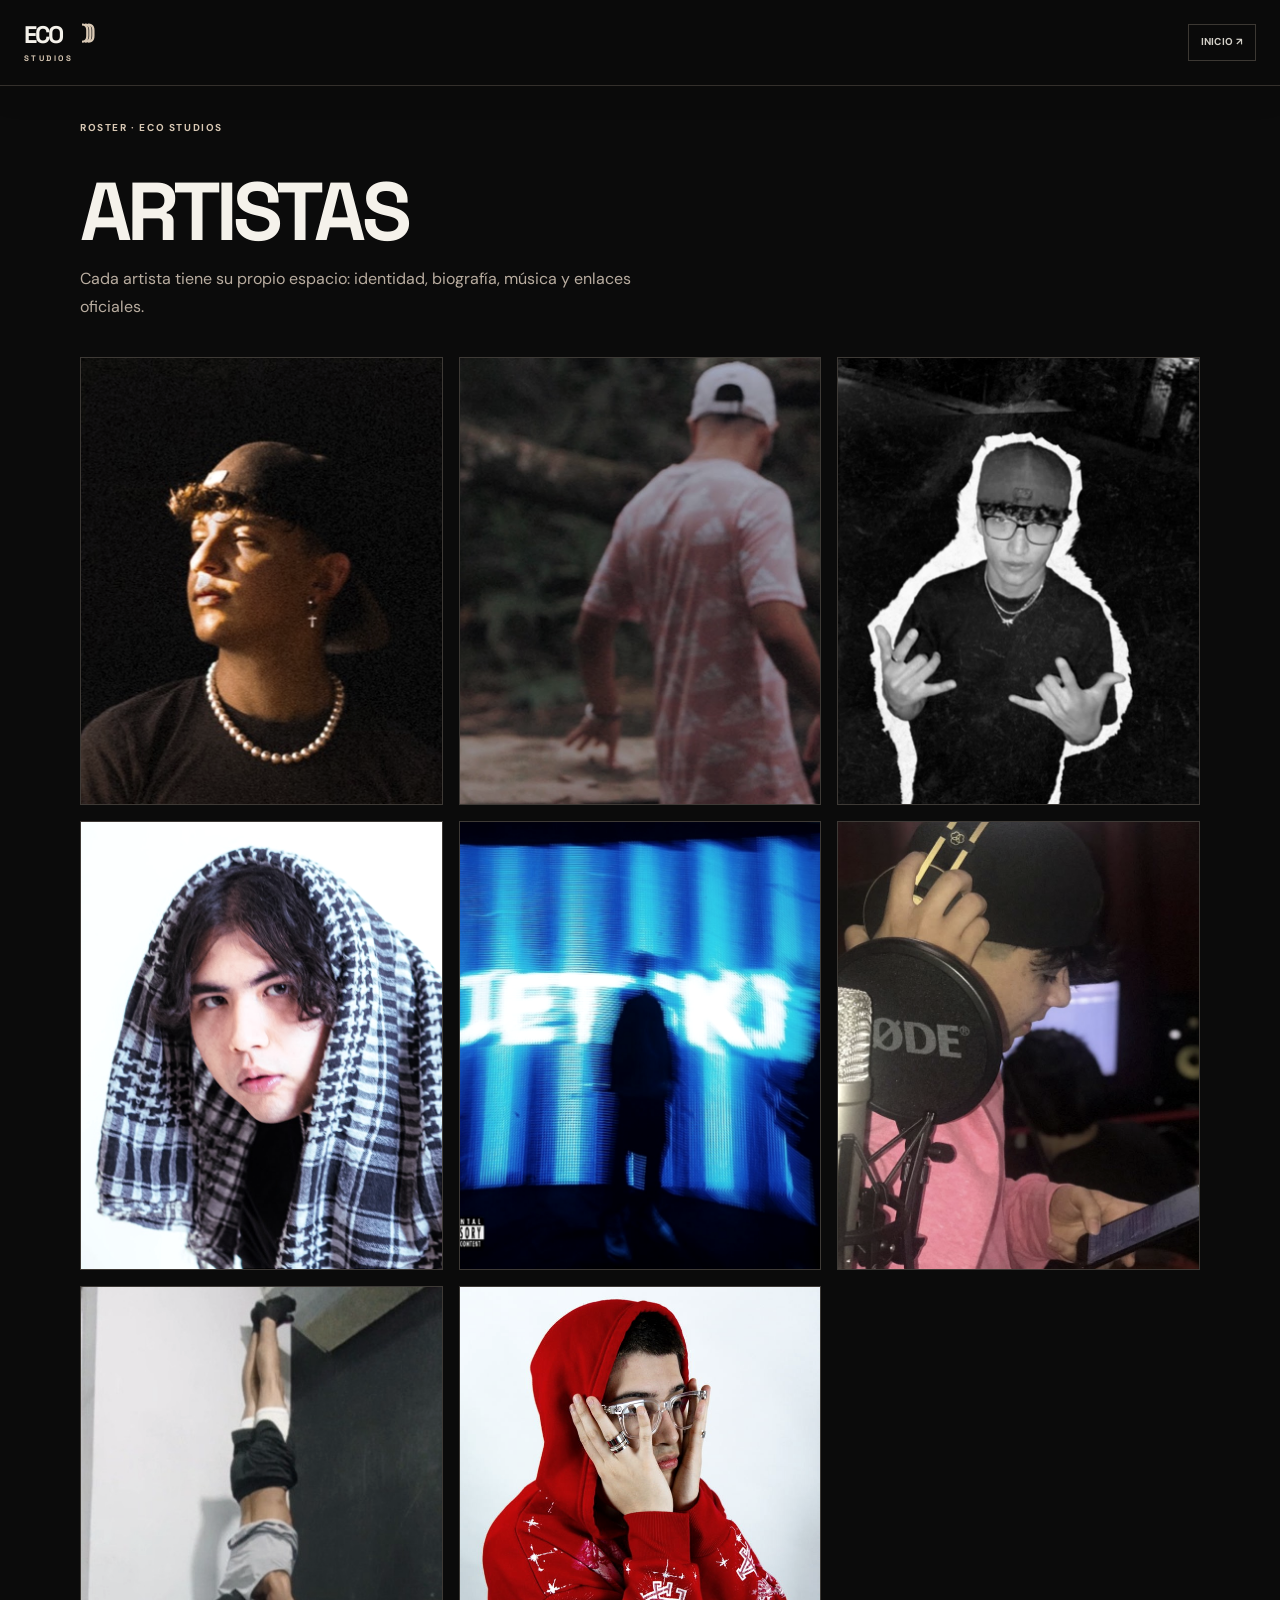
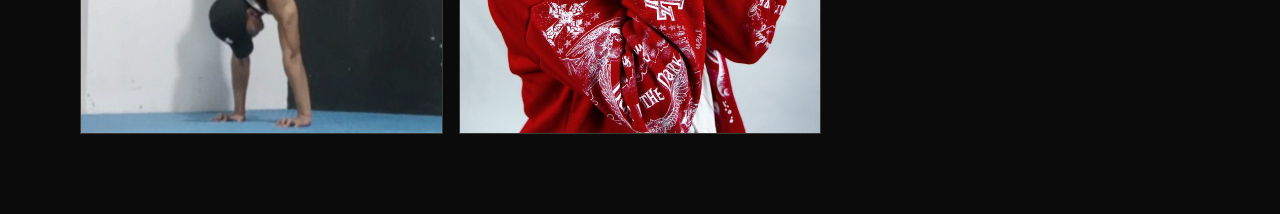
==== commit 1e7fe8e5: "Refresh cream-sand assets and profile button design" ====
--- a/artistas/index.html
+++ b/artistas/index.html
@@ -1,3 +1,3 @@
 <!doctype html>
-<html lang="es"><head><meta charset="utf-8"><meta name="viewport" content="width=device-width,initial-scale=1"><meta name="theme-color" content="#0B0B0B"><title>Artistas — ECO Studios</title><meta name="twitter:card" content="summary_large_image"><meta name="twitter:title" content="Artistas — ECO Studios"><meta name="twitter:description" content="Descubre los artistas de ECO Studios, cada uno con su página de perfil, biografía, música y enlaces oficiales."><meta name="twitter:image" content="https://martingfilippi-dotcom.github.io/eco-studios/youtube-ascarza.jpg"><meta name="twitter:image:alt" content="Artistas — ECO Studios"><link rel="icon" type="image/svg+xml" href="/eco-studios/favicon.svg"><link rel="canonical" href="https://martingfilippi-dotcom.github.io/eco-studios/artistas/"><meta name="description" content="Descubre los artistas de ECO Studios, cada uno con su página de perfil, biografía, música y enlaces oficiales."><meta property="og:type" content="profile"><meta property="og:site_name" content="ECO Studios"><meta property="og:title" content="Artistas — ECO Studios"><meta property="og:description" content="Descubre los artistas de ECO Studios, cada uno con su página de perfil, biografía, música y enlaces oficiales."><meta property="og:url" content="https://martingfilippi-dotcom.github.io/eco-studios/artistas/"><meta property="og:image" content="https://martingfilippi-dotcom.github.io/eco-studios/youtube-ascarza.jpg"><meta property="og:image:alt" content="Artistas — ECO Studios"><link rel="preconnect" href="https://fonts.googleapis.com"><link rel="preconnect" href="https://fonts.gstatic.com" crossorigin><link href="https://fonts.googleapis.com/css2?family=DM+Sans:wght@400;500;600;700&family=Space+Grotesk:wght@400;500;600;700&display=swap" rel="stylesheet"><link rel="stylesheet" href="../styles.css?v=20261026-pdf-archive-v3"><style>.artist-directory{width:min(100% - 32px,1120px);margin:auto;padding:34px 0 80px;color:var(--text,#f5f3ed)}.artist-directory h1{font:700 clamp(42px,8vw,82px)/1 'Space Grotesk',sans-serif;letter-spacing:-.06em;margin:34px 0 12px}.artist-directory>p{color:var(--muted,#aaa);max-width:580px;line-height:1.8}.directory-grid{display:grid;grid-template-columns:repeat(3,minmax(0,1fr));gap:16px;margin-top:35px}.directory-card{display:block;min-width:0;color:inherit;text-decoration:none;border:1px solid var(--line,rgba(255,255,255,.15));border-radius:10px;overflow:hidden;background:var(--panel,#191917);transition:transform .2s,border-color .2s}.directory-card:hover{transform:translateY(-3px);border-color:var(--orange,#ff6a2b)}.directory-card img,.directory-placeholder{display:block;width:100%;aspect-ratio:4/3;object-fit:cover;background:#20201d}.directory-card .copy{padding:17px}.directory-card small{color:var(--orange,#ff6a2b);font-size:10px;letter-spacing:.14em}.directory-card h2{font:700 22px 'Space Grotesk',sans-serif;margin:8px 0}.directory-card p{color:var(--muted,#aaa);font-size:12px;line-height:1.65;display:-webkit-box;-webkit-line-clamp:3;-webkit-box-orient:vertical;overflow:hidden}.directory-card .arrow{float:right;color:var(--orange,#ff6a2b)}@media(max-width:700px){.directory-grid{grid-template-columns:repeat(2,minmax(0,1fr));gap:10px}.directory-card .copy{padding:12px}.directory-card h2{font-size:17px}}@media(max-width:420px){.directory-grid{grid-template-columns:1fr}}</style></head><body><header class="site-header"><a class="brand" href="../" aria-label="ECO Studios inicio"><span class="brand-mark">E</span><span class="brand-words">ECO<span>STUDIOS</span></span></a><a class="back-to-communities" href="../#artistas">INICIO ↗</a></header><main class="artist-directory"><div class="eyebrow">ROSTER · ECO STUDIOS</div><h1>ARTISTAS</h1><p>Cada artista tiene su propio espacio: identidad, biografía, música y enlaces oficiales.</p><div class="directory-grid"><a class="directory-card" href="ascarza/"><img src="https://martingfilippi-dotcom.github.io/eco-studios/youtube-ascarza.jpg" alt="ASCARZA" loading="lazy"><div class="copy"><small>ARTISTA</small><span class="arrow">↗</span><h2>ASCARZA</h2><p>Fundador de ECO Studios, productor y artista urbano. Según la historia del equipo, la idea del nombre ECO apareció en un sueño; hoy el proyecto conecta distintas voces bajo una identidad compartida.</p></div></a><a class="directory-card" href="lilmartincho/"><img src="https://martingfilippi-dotcom.github.io/eco-studios/youtube-lilmartincho.jpg" alt="LILMARTINCHO" loading="lazy"><div class="copy"><small>ARTISTA</small><span class="arrow">↗</span><h2>LILMARTINCHO</h2><p>Martin Raphael Gonzalez Filippi mejor conocido como Lilmartincho, freestyler, cantautor y elprimer artista paraguayo con raíces muy marcadas en el perreo de la mata boricua, el papá del bellakeo como le dicen muchos, sencillos como Fino y Fernet, Localizarte y Nubes negras resaltan su versatilidad musical a la hora de componer</p></div></a><a class="directory-card" href="fedou/"><img src="https://martingfilippi-dotcom.github.io/eco-studios/youtube-fedou.jpg" alt="FEDOU" loading="lazy"><div class="copy"><small>ARTISTA</small><span class="arrow">↗</span><h2>FEDOU</h2><p>Artista que cruza rock y trap, y creador audiovisual. También trabaja con edición de audio, fotografía y vídeo, aportando una mirada musical y visual a los proyectos.</p></div></a><a class="directory-card" href="stri/"><img src="https://martingfilippi-dotcom.github.io/eco-studios/youtube-stri.jpg" alt="STRI" loading="lazy"><div class="copy"><small>ARTISTA</small><span class="arrow">↗</span><h2>STRI</h2><p>Artista de ECO con un sonido plug. Su canal de YouTube reúne sus lanzamientos y material audiovisual; estamos ampliando esta ficha con más información de su trayectoria.</p></div></a><a class="directory-card" href="giobata/"><img src="https://martingfilippi-dotcom.github.io/eco-studios/youtube-giobata.jpg" alt="GIOBATA" loading="lazy"><div class="copy"><small>ARTISTA</small><span class="arrow">↗</span><h2>GIOBATA</h2><p>Artista de ECO con canal propio en YouTube. Su ficha irá creciendo con sus lanzamientos, colaboraciones y novedades audiovisuales.</p></div></a><a class="directory-card" href="ghb/"><img src="https://martingfilippi-dotcom.github.io/eco-studios/youtube-ghb.jpg" alt="GHB" loading="lazy"><div class="copy"><small>ARTISTA</small><span class="arrow">↗</span><h2>GHB</h2><p>GHB forma parte de la escena de ECO y aparece en las sesiones en vivo del colectivo, entre ellas “Martini (Live)” y “No Les Da (Live)”. Su canal reúne su presencia artística y es el punto de partida para descubrir sus publicaciones y evolución musical.</p></div></a><a class="directory-card" href="lk/"><div class="directory-placeholder" id="lk-directory-portrait" aria-label="Miniatura de SoundCloud de LK">LK · SOUNDCLOUD</div><div class="copy"><small>ARTISTA</small><span class="arrow">↗</span><h2>LK</h2><p>Luis Fernando Nuñez Keim desde pequeño siempre una persona caracterizada por su disciplina y constancia en lo que le gusta, tuvo una carrera en la calistenia antes de incursionar en la música, siempre con esa esencia de trap og y letras que marcan el sentimiento en cada canción que lo hace único</p></div></a><a class="directory-card" href="colki/"><img src="../assets/colki.jpg" alt="COLKI" loading="eager" fetchpriority="high" onerror="this.onerror=null;this.src='https://d2ol7oe51mr4n9.cloudfront.net/user_3K6TUIpdwDjoRVmxX2NnzXnds1k/91bf43f8-b98d-4851-973a-7110ecec22c7.jpg'"><div class="copy"><small>ARTISTA</small><span class="arrow">↗</span><h2>COLKI</h2><p>COLKI es un artista paraguayo que transforma la ambición en sonido y las emociones en identidad. A través de versos que hablan de superación, hambre de crecimiento, amor, nostalgia y familia, busca conectar con lo que cada persona vive, siente y sueña. Su música nace de la dualidad entre querer llegar más lejos y no olvidar aquello que lo hace humano.</p></div></a></div></main><script src="../scripts/artist-directory-sync.js" defer></script><script src="../site-config.js?v=20261026-pdf-archive-v3" defer></script>
+<html lang="es"><head><meta charset="utf-8"><meta name="viewport" content="width=device-width,initial-scale=1"><meta name="theme-color" content="#0B0B0B"><title>Artistas — ECO Studios</title><meta name="twitter:card" content="summary_large_image"><meta name="twitter:title" content="Artistas — ECO Studios"><meta name="twitter:description" content="Descubre los artistas de ECO Studios, cada uno con su página de perfil, biografía, música y enlaces oficiales."><meta name="twitter:image" content="https://martingfilippi-dotcom.github.io/eco-studios/youtube-ascarza.jpg"><meta name="twitter:image:alt" content="Artistas — ECO Studios"><link rel="icon" type="image/svg+xml" href="/eco-studios/favicon.svg"><link rel="canonical" href="https://martingfilippi-dotcom.github.io/eco-studios/artistas/"><meta name="description" content="Descubre los artistas de ECO Studios, cada uno con su página de perfil, biografía, música y enlaces oficiales."><meta property="og:type" content="profile"><meta property="og:site_name" content="ECO Studios"><meta property="og:title" content="Artistas — ECO Studios"><meta property="og:description" content="Descubre los artistas de ECO Studios, cada uno con su página de perfil, biografía, música y enlaces oficiales."><meta property="og:url" content="https://martingfilippi-dotcom.github.io/eco-studios/artistas/"><meta property="og:image" content="https://martingfilippi-dotcom.github.io/eco-studios/youtube-ascarza.jpg"><meta property="og:image:alt" content="Artistas — ECO Studios"><link rel="preconnect" href="https://fonts.googleapis.com"><link rel="preconnect" href="https://fonts.gstatic.com" crossorigin><link href="https://fonts.googleapis.com/css2?family=DM+Sans:wght@400;500;600;700&family=Space+Grotesk:wght@400;500;600;700&display=swap" rel="stylesheet"><link rel="stylesheet" href="../styles.css?v=20261026-cream-sand-icons-v7"><style>.artist-directory{width:min(100% - 32px,1120px);margin:auto;padding:34px 0 80px;color:var(--text,#f5f3ed)}.artist-directory h1{font:700 clamp(42px,8vw,82px)/1 'Space Grotesk',sans-serif;letter-spacing:-.06em;margin:34px 0 12px}.artist-directory>p{color:var(--muted,#aaa);max-width:580px;line-height:1.8}.directory-grid{display:grid;grid-template-columns:repeat(3,minmax(0,1fr));gap:16px;margin-top:35px}.directory-card{display:block;min-width:0;color:inherit;text-decoration:none;border:1px solid var(--line,rgba(255,255,255,.15));border-radius:10px;overflow:hidden;background:var(--panel,#191917);transition:transform .2s,border-color .2s}.directory-card:hover{transform:translateY(-3px);border-color:var(--orange,#ff6a2b)}.directory-card img,.directory-placeholder{display:block;width:100%;aspect-ratio:4/3;object-fit:cover;background:#20201d}.directory-card .copy{padding:17px}.directory-card small{color:var(--orange,#ff6a2b);font-size:10px;letter-spacing:.14em}.directory-card h2{font:700 22px 'Space Grotesk',sans-serif;margin:8px 0}.directory-card p{color:var(--muted,#aaa);font-size:12px;line-height:1.65;display:-webkit-box;-webkit-line-clamp:3;-webkit-box-orient:vertical;overflow:hidden}.directory-card .arrow{float:right;color:var(--orange,#ff6a2b)}@media(max-width:700px){.directory-grid{grid-template-columns:repeat(2,minmax(0,1fr));gap:10px}.directory-card .copy{padding:12px}.directory-card h2{font-size:17px}}@media(max-width:420px){.directory-grid{grid-template-columns:1fr}}.directory-card .arrow{display:grid;place-items:center;float:right;width:30px;height:30px;border:1px solid var(--line);border-radius:50%;background:rgba(11,11,11,.72);color:var(--eco-sand,#D9C9B5)}.directory-card .arrow svg{display:block;width:17px;height:17px}\n</style></head><body><header class="site-header"><a class="brand" href="../" aria-label="ECO Studios inicio"><span class="brand-mark">E</span><span class="brand-words">ECO<span>STUDIOS</span></span></a><a class="back-to-communities" href="../#artistas">INICIO ↗</a></header><main class="artist-directory"><div class="eyebrow">ROSTER · ECO STUDIOS</div><h1>ARTISTAS</h1><p>Cada artista tiene su propio espacio: identidad, biografía, música y enlaces oficiales.</p><div class="directory-grid"><a class="directory-card" href="ascarza/"><img src="https://martingfilippi-dotcom.github.io/eco-studios/youtube-ascarza.jpg" alt="ASCARZA" loading="lazy"><div class="copy"><small>ARTISTA</small><span class="arrow" aria-hidden="true"><svg viewBox="0 0 24 24" fill="none" focusable="false"><path d="M7 17 17 7M8 7h9v9" stroke="currentColor" stroke-width="1.7" stroke-linecap="round" stroke-linejoin="round"/></svg></span><h2>ASCARZA</h2><p>Fundador de ECO Studios, productor y artista urbano. Según la historia del equipo, la idea del nombre ECO apareció en un sueño; hoy el proyecto conecta distintas voces bajo una identidad compartida.</p></div></a><a class="directory-card" href="lilmartincho/"><img src="https://martingfilippi-dotcom.github.io/eco-studios/youtube-lilmartincho.jpg" alt="LILMARTINCHO" loading="lazy"><div class="copy"><small>ARTISTA</small><span class="arrow" aria-hidden="true"><svg viewBox="0 0 24 24" fill="none" focusable="false"><path d="M7 17 17 7M8 7h9v9" stroke="currentColor" stroke-width="1.7" stroke-linecap="round" stroke-linejoin="round"/></svg></span><h2>LILMARTINCHO</h2><p>Martin Raphael Gonzalez Filippi mejor conocido como Lilmartincho, freestyler, cantautor y elprimer artista paraguayo con raíces muy marcadas en el perreo de la mata boricua, el papá del bellakeo como le dicen muchos, sencillos como Fino y Fernet, Localizarte y Nubes negras resaltan su versatilidad musical a la hora de componer</p></div></a><a class="directory-card" href="fedou/"><img src="https://martingfilippi-dotcom.github.io/eco-studios/youtube-fedou.jpg" alt="FEDOU" loading="lazy"><div class="copy"><small>ARTISTA</small><span class="arrow" aria-hidden="true"><svg viewBox="0 0 24 24" fill="none" focusable="false"><path d="M7 17 17 7M8 7h9v9" stroke="currentColor" stroke-width="1.7" stroke-linecap="round" stroke-linejoin="round"/></svg></span><h2>FEDOU</h2><p>Artista que cruza rock y trap, y creador audiovisual. También trabaja con edición de audio, fotografía y vídeo, aportando una mirada musical y visual a los proyectos.</p></div></a><a class="directory-card" href="stri/"><img src="https://martingfilippi-dotcom.github.io/eco-studios/youtube-stri.jpg" alt="STRI" loading="lazy"><div class="copy"><small>ARTISTA</small><span class="arrow" aria-hidden="true"><svg viewBox="0 0 24 24" fill="none" focusable="false"><path d="M7 17 17 7M8 7h9v9" stroke="currentColor" stroke-width="1.7" stroke-linecap="round" stroke-linejoin="round"/></svg></span><h2>STRI</h2><p>Artista de ECO con un sonido plug. Su canal de YouTube reúne sus lanzamientos y material audiovisual; estamos ampliando esta ficha con más información de su trayectoria.</p></div></a><a class="directory-card" href="giobata/"><img src="https://martingfilippi-dotcom.github.io/eco-studios/youtube-giobata.jpg" alt="GIOBATA" loading="lazy"><div class="copy"><small>ARTISTA</small><span class="arrow" aria-hidden="true"><svg viewBox="0 0 24 24" fill="none" focusable="false"><path d="M7 17 17 7M8 7h9v9" stroke="currentColor" stroke-width="1.7" stroke-linecap="round" stroke-linejoin="round"/></svg></span><h2>GIOBATA</h2><p>Artista de ECO con canal propio en YouTube. Su ficha irá creciendo con sus lanzamientos, colaboraciones y novedades audiovisuales.</p></div></a><a class="directory-card" href="ghb/"><img src="https://martingfilippi-dotcom.github.io/eco-studios/youtube-ghb.jpg" alt="GHB" loading="lazy"><div class="copy"><small>ARTISTA</small><span class="arrow" aria-hidden="true"><svg viewBox="0 0 24 24" fill="none" focusable="false"><path d="M7 17 17 7M8 7h9v9" stroke="currentColor" stroke-width="1.7" stroke-linecap="round" stroke-linejoin="round"/></svg></span><h2>GHB</h2><p>GHB forma parte de la escena de ECO y aparece en las sesiones en vivo del colectivo, entre ellas “Martini (Live)” y “No Les Da (Live)”. Su canal reúne su presencia artística y es el punto de partida para descubrir sus publicaciones y evolución musical.</p></div></a><a class="directory-card" href="lk/"><div class="directory-placeholder" id="lk-directory-portrait" aria-label="Miniatura de SoundCloud de LK">LK · SOUNDCLOUD</div><div class="copy"><small>ARTISTA</small><span class="arrow" aria-hidden="true"><svg viewBox="0 0 24 24" fill="none" focusable="false"><path d="M7 17 17 7M8 7h9v9" stroke="currentColor" stroke-width="1.7" stroke-linecap="round" stroke-linejoin="round"/></svg></span><h2>LK</h2><p>Luis Fernando Nuñez Keim desde pequeño siempre una persona caracterizada por su disciplina y constancia en lo que le gusta, tuvo una carrera en la calistenia antes de incursionar en la música, siempre con esa esencia de trap og y letras que marcan el sentimiento en cada canción que lo hace único</p></div></a><a class="directory-card" href="colki/"><img src="../assets/colki.jpg" alt="COLKI" loading="eager" fetchpriority="high" onerror="this.onerror=null;this.src='https://d2ol7oe51mr4n9.cloudfront.net/user_3K6TUIpdwDjoRVmxX2NnzXnds1k/91bf43f8-b98d-4851-973a-7110ecec22c7.jpg'"><div class="copy"><small>ARTISTA</small><span class="arrow" aria-hidden="true"><svg viewBox="0 0 24 24" fill="none" focusable="false"><path d="M7 17 17 7M8 7h9v9" stroke="currentColor" stroke-width="1.7" stroke-linecap="round" stroke-linejoin="round"/></svg></span><h2>COLKI</h2><p>COLKI es un artista paraguayo que transforma la ambición en sonido y las emociones en identidad. A través de versos que hablan de superación, hambre de crecimiento, amor, nostalgia y familia, busca conectar con lo que cada persona vive, siente y sueña. Su música nace de la dualidad entre querer llegar más lejos y no olvidar aquello que lo hace humano.</p></div></a></div></main><script src="../scripts/artist-directory-sync.js?v=20261026-cream-sand-icons-v7" defer></script><script src="../site-config.js?v=20261026-cream-sand-icons-v7" defer></script>
 </body></html>
--- a/styles.css
+++ b/styles.css
@@ -470,7 +470,7 @@
 }
 .hero-art > img { filter: saturate(.68) contrast(1.08); }
 .hero-art::before {
-  content: "ECO / ARCHIVO_001";
+  content: none; display: none;
   position: absolute;
   z-index: 2;
   top: 16px;
@@ -525,7 +525,7 @@
   outline-offset: -1px;
 }
 .artist-photo::before {
-  content: "ARCHIVO_" counter(eco-archive, decimal-leading-zero);
+  content: none; display: none;
   position: absolute;
   z-index: 2;
   top: 12px;
@@ -962,7 +962,7 @@
 }
 /* The requested return-to-community bar is removed; this is a defensive fallback. */
 .community-return-bar { display: none !important; }
-/* ARCHIVO_001 treatment follows the PDF: clean plaque, real image, discreet ECO stamp. */
+/* Legacy archive plaques disabled per the revised visual direction. */
 .artist-grid { counter-reset: eco-archive; }
 .artist-card { counter-increment: eco-archive; }
 .artist-photo {
@@ -974,7 +974,7 @@
   outline-offset: -1px;
 }
 .artist-photo::before {
-  content: "ARCHIVO_0" counter(eco-archive, decimal-leading-zero);
+  content: none; display: none;
   position: absolute;
   z-index: 2;
   top: 12px;
@@ -990,7 +990,7 @@
   line-height: 1.2;
 }
 .artist-photo::after {
-  content: "ECO )))";
+  content: none; display: none;
   position: absolute;
   left: 12px;
   bottom: 12px;
@@ -1029,7 +1029,7 @@
 .release-grid { counter-reset: eco-release; gap: 12px; }
 .release-card { counter-increment: eco-release; border: 1px solid rgba(217,201,181,.22); }
 .release-card::before {
-  content: "ARCHIVO_0" counter(eco-release, decimal-leading-zero);
+  content: none; display: none;
   position: absolute;
   top: 14px;
   left: 14px;
@@ -1070,3 +1070,198 @@
   box-shadow: none !important;
   border-color: rgba(217,201,181,.22) !important;
 }
+
+
+/* Refine the wordmark placement and frame each archive item like the PDF. */
+.brand-words::after {
+  left: 2.05em;
+}
+@media (max-width: 760px) {
+  .brand-words::after { left: 2.05em; }
+}
+.hero-art::before {
+  content: none; display: none;
+  border-radius: 0;
+  letter-spacing: .14em;
+}
+.artist-card {
+  background: var(--panel, #171717);
+  border: 1px solid rgba(217,201,181,.2);
+  min-width: 0;
+}
+.artist-photo {
+  outline: 0;
+  border-bottom: 1px solid rgba(217,201,181,.2);
+}
+.artist-meta {
+  min-height: 58px;
+  padding: 12px;
+  border-top: 0;
+}
+.artist-meta h3 {
+  margin: 0;
+  font-size: clamp(15px,1.4vw,19px);
+}
+@media (max-width: 640px) {
+  .artist-meta {
+    min-height: 0;
+    padding: 10px;
+  }
+  .artist-meta h3 { font-size: 15px; }
+}
+
+/* Final lock: prevent legacy stylesheet layers from shifting the ECO sound waves. */
+.brand-words::after { left: calc(100% - 1.8em) !important; right: auto !important; }
+
+
+/* ECO refresh: remove synthetic archive labels and refine artist-card navigation. */
+.hero-art::before,.artist-photo::before,.artist-photo::after,.photo-index {
+  content:none !important; display:none !important;
+}
+.photo-arrow {
+  width:44px !important; height:44px !important; right:14px !important; bottom:14px !important;
+  display:grid !important; place-items:center !important; border-radius:50% !important;
+  border:1px solid rgba(245,242,235,.36) !important; background:rgba(11,11,11,.72) !important;
+  color:#f5f2eb !important; backdrop-filter:blur(10px); -webkit-backdrop-filter:blur(10px);
+  box-shadow:0 5px 18px rgba(0,0,0,.24);
+  transition:transform .22s ease,border-color .22s ease,background .22s ease,color .22s ease;
+}
+.photo-arrow svg{display:block;width:21px;height:21px}
+.artist-photo:hover .photo-arrow,.artist-photo:focus-visible .photo-arrow {
+  transform:translate(1px,-1px); border-color:var(--orange) !important;
+  background:rgba(255,106,0,.14) !important; color:var(--orange) !important;
+}
+@media(max-width:640px){.photo-arrow{width:36px !important;height:36px !important;right:8px !important;bottom:8px !important}.photo-arrow svg{width:19px;height:19px}}
+
+
+/* ECO warm-sand direction: ivory and sand lead; orange is a rare accent. */
+:root {
+  --orange: #D9C9B5;
+  --orange-2: #F5F2EB;
+  --muted: #B9ADA0;
+  --line: rgba(217,201,181,.24);
+  --panel: #191816;
+  --panel-2: #24211D;
+  --eco-sand: #D9C9B5;
+  --eco-ivory: #F5F2EB;
+}
+h1 span, h2 span, .hero-stamp span:first-child, .hero-foot a,
+.section-heading .text-link, .value-strip strong, .artist-meta p,
+.profile-number, .mini-link, .story-label, .story-symbol {
+  color: var(--eco-sand) !important;
+}
+.button-orange, .contact, .av-caption, .brand-mark {
+  background: var(--eco-sand) !important;
+  border-color: var(--eco-sand) !important;
+  color: #0B0B0B !important;
+}
+.button-orange:hover, .button-outline:hover, .text-link:hover,
+.main-nav a:hover, .mini-link:hover {
+  color: var(--eco-ivory) !important;
+  border-color: var(--eco-ivory) !important;
+}
+.pulse { background: var(--eco-sand) !important; box-shadow: 0 0 0 5px rgba(217,201,181,.12) !important; }
+.note { border-left-color: var(--eco-sand) !important; }
+.photo-arrow {
+  background: rgba(11,11,11,.76) !important;
+  color: var(--eco-ivory) !important;
+  border: 1px solid rgba(245,242,235,.42) !important;
+}
+.photo-arrow:hover { color: var(--eco-sand) !important; border-color: var(--eco-sand) !important; }
+
+
+/* ECO Studios — cream / sand palette from the visual identity reference.
+   Warm neutrals lead; orange is reserved for occasional media-brand details. */
+:root {
+  --bg: #0B0B0B !important;
+  --panel: #191816 !important;
+  --panel-2: #24211D !important;
+  --text: #F5F2EB !important;
+  --muted: #B9ADA0 !important;
+  --line: rgba(217,201,181,.24) !important;
+  --orange: #D9C9B5 !important;
+  --orange-2: #F5F2EB !important;
+  --eco-earth: #3A2418 !important;
+  --eco-sand: #D9C9B5 !important;
+  --eco-ivory: #F5F2EB !important;
+  --eco-grey: #8D8D8D !important;
+}
+.eyebrow,
+.section-kicker span:first-child,
+.hero-stamp span:first-child,
+.hero-foot a,
+.section-heading .text-link,
+.artist-meta .mini-link,
+.profile-number,
+.story-label,
+.story-symbol,
+.team-role,
+.community-arrow,
+.community-enter,
+.gateway-origin,
+.gateway-eyebrow,
+.indie-symbol,
+.indie-artist-no {
+  color: var(--eco-sand) !important;
+}
+h1 span, h2 span,
+.intro h2 span, .team h2 span,
+.contact h2 span {
+  color: var(--eco-earth) !important;
+}
+.button-orange, .audiovisual .button-orange,
+.contact, .av-caption {
+  background: var(--eco-sand) !important;
+  border-color: var(--eco-sand) !important;
+  color: #0B0B0B !important;
+}
+.contact-grid > div:first-child p { color: #51473D !important; }
+.contact-links > a { border-color: rgba(58,36,24,.24) !important; }
+.contact-links > a span { color: #6D5948 !important; }
+.contact-links > a strong { color: #0B0B0B !important; }
+.value-strip strong, .music-note-mark, .team-role { color: var(--eco-earth) !important; }
+.team-avatar { color: var(--eco-earth) !important; }
+.eyebrow, .section-kicker span:first-child { letter-spacing: .16em; }
+.main-nav a:hover, .artist-platform-link:hover,
+.artist-platform-link:focus-visible,
+.button-outline:hover, .text-link:hover,
+.mini-link:hover {
+  color: var(--eco-ivory) !important;
+  border-color: var(--eco-sand) !important;
+}
+.artist-platform-link:hover, .artist-platform-link:focus-visible {
+  background: rgba(217,201,181,.09) !important;
+}
+.photo-arrow {
+  background: rgba(11,11,11,.76) !important;
+  color: var(--eco-ivory) !important;
+  border: 1px solid rgba(245,242,235,.42) !important;
+}
+.photo-arrow:hover, .artist-photo:hover .photo-arrow,
+.artist-photo:focus-visible .photo-arrow {
+  color: var(--eco-sand) !important;
+  border-color: var(--eco-sand) !important;
+  background: rgba(217,201,181,.10) !important;
+}
+.pulse { background: var(--eco-sand) !important; box-shadow: 0 0 0 5px rgba(217,201,181,.12) !important; }
+.note { border-left-color: var(--eco-sand) !important; }
+.intro, .team, .music { background: var(--eco-ivory) !important; }
+.intro h2 span, .team h2 span, .music h2 span { color: var(--eco-earth) !important; }
+.music-note { border-top-color: rgba(58,36,24,.22) !important; }
+.music-note-mark { color: var(--eco-earth) !important; }
+.value-strip { border-top-color: rgba(58,36,24,.22) !important; }
+.value-strip span { color: var(--eco-earth) !important; }
+.story-card { border-top-color: rgba(217,201,181,.28) !important; }
+.story-pending { border-color: rgba(217,201,181,.48) !important; }
+.av-caption { background: var(--eco-sand) !important; color: #0B0B0B !important; }
+.artist-page .eyebrow { color: var(--eco-sand) !important; }
+.artist-page .social {
+  border-color: rgba(217,201,181,.30) !important;
+  border-radius: 3px !important;
+  background: rgba(245,242,235,.025) !important;
+}
+.artist-page .social:hover,
+.artist-page .social:focus-visible {
+  border-color: var(--eco-sand) !important;
+  background: rgba(217,201,181,.08) !important;
+}
